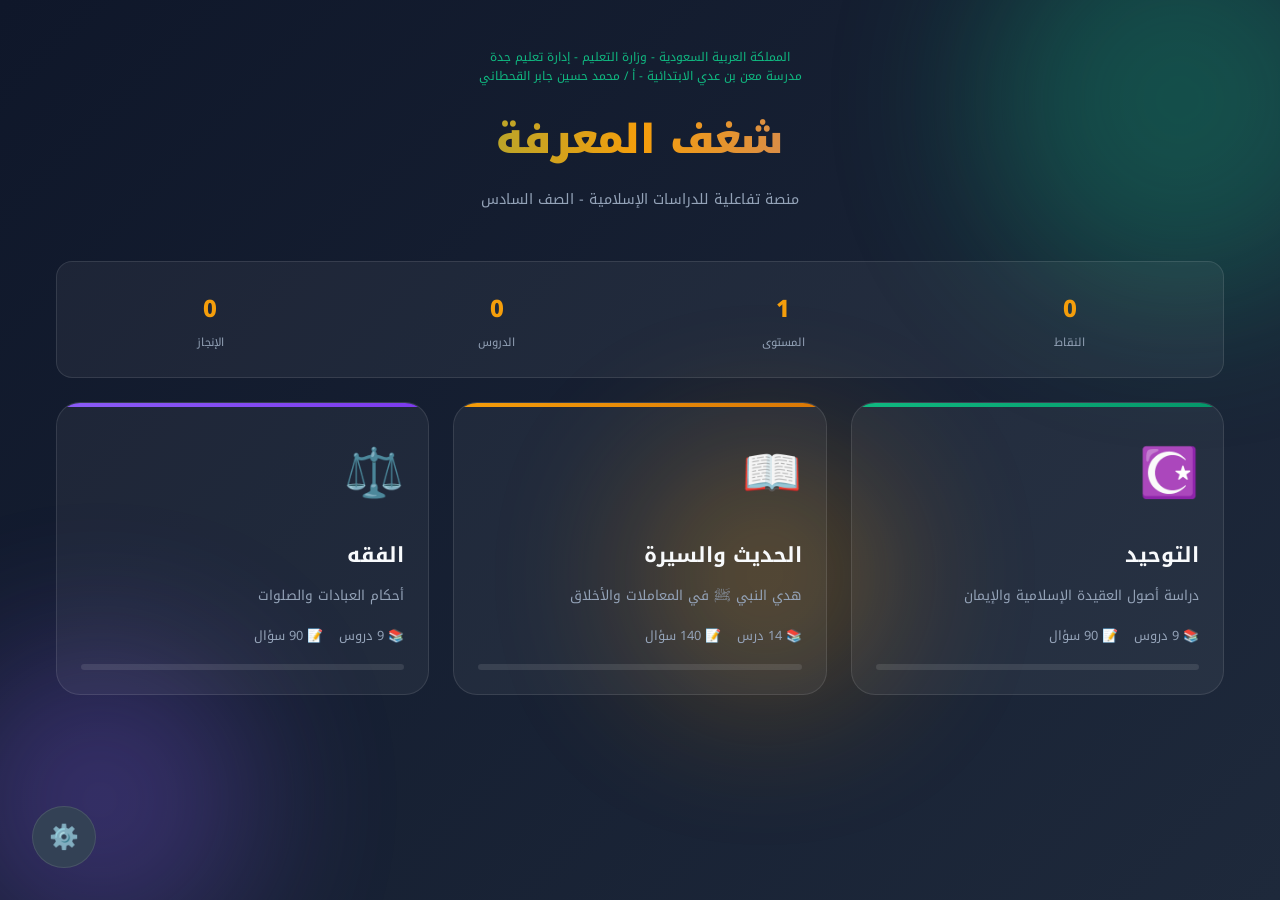
==== index.html @ a4fbbd24 "Add files via upload" ====
<!DOCTYPE html>
<html lang="ar" dir="rtl">
<head>
    <meta charset="UTF-8">
    <meta name="viewport" content="width=device-width, initial-scale=1.0">
    <title>شغف المعرفة - منصة الدراسات الإسلامية</title>
    <link href="https://fonts.googleapis.com/css2?family=Noto+Kufi+Arabic:wght@400;500;600;700;800;900&display=swap" rel="stylesheet">
    <style>
        * { margin: 0; padding: 0; box-sizing: border-box; }
        
        :root {
            --bg-primary: #0f172a;
            --bg-secondary: #1e293b;
            --bg-card: #334155;
            --text-primary: #f8fafc;
            --text-secondary: #94a3b8;
            --emerald: #10b981;
            --emerald-dark: #059669;
            --amber: #f59e0b;
            --amber-dark: #d97706;
            --purple: #8b5cf6;
            --purple-dark: #7c3aed;
            --red: #ef4444;
            --border: rgba(255,255,255,0.1);
        }
        
        body {
            font-family: 'Noto Kufi Arabic', sans-serif;
            background: linear-gradient(135deg, var(--bg-primary) 0%, var(--bg-secondary) 100%);
            color: var(--text-primary);
            min-height: 100vh;
            overflow-x: hidden;
        }
        
        /* Animated Background */
        .bg-orbs {
            position: fixed;
            top: 0;
            left: 0;
            width: 100%;
            height: 100%;
            pointer-events: none;
            z-index: 0;
            overflow: hidden;
        }
        
        .orb {
            position: absolute;
            border-radius: 50%;
            filter: blur(80px);
            opacity: 0.3;
            animation: float 20s infinite ease-in-out;
        }
        
        .orb-1 { width: 400px; height: 400px; background: var(--emerald); top: -100px; right: -100px; }
        .orb-2 { width: 300px; height: 300px; background: var(--purple); bottom: -50px; left: -50px; animation-delay: -5s; }
        .orb-3 { width: 250px; height: 250px; background: var(--amber); top: 50%; left: 50%; animation-delay: -10s; }
        
        @keyframes float {
            0%, 100% { transform: translate(0, 0) scale(1); }
            25% { transform: translate(50px, -50px) scale(1.1); }
            50% { transform: translate(-30px, 30px) scale(0.9); }
            75% { transform: translate(-50px, -30px) scale(1.05); }
        }
        
        /* Container */
        .container {
            position: relative;
            z-index: 1;
            max-width: 1200px;
            margin: 0 auto;
            padding: 1rem;
        }
        
        /* Header */
        header {
            text-align: center;
            padding: 2rem 1rem;
            margin-bottom: 1rem;
        }
        
        .ministry-text {
            font-size: 0.75rem;
            color: var(--emerald);
            margin-bottom: 1rem;
            line-height: 1.6;
        }
        
        .logo {
            font-size: 2.5rem;
            font-weight: 900;
            background: linear-gradient(90deg, var(--emerald), var(--amber), var(--purple));
            -webkit-background-clip: text;
            -webkit-text-fill-color: transparent;
            margin-bottom: 0.5rem;
        }
        
        .tagline {
            color: var(--text-secondary);
            font-size: 0.9rem;
        }
        
        /* Stats Bar */
        .stats-bar {
            display: grid;
            grid-template-columns: repeat(4, 1fr);
            gap: 0.75rem;
            margin-bottom: 1.5rem;
            padding: 1rem;
            background: rgba(255,255,255,0.05);
            border-radius: 1rem;
            border: 1px solid var(--border);
        }
        
        .stat-item {
            text-align: center;
            padding: 0.5rem;
        }
        
        .stat-value {
            font-size: 1.5rem;
            font-weight: 800;
            color: var(--amber);
        }
        
        .stat-label {
            font-size: 0.7rem;
            color: var(--text-secondary);
        }
        
        /* Navigation */
        .nav-btn {
            display: inline-flex;
            align-items: center;
            gap: 0.5rem;
            padding: 0.75rem 1.5rem;
            background: rgba(255,255,255,0.1);
            border: 1px solid var(--border);
            border-radius: 0.75rem;
            color: var(--text-primary);
            cursor: pointer;
            font-family: inherit;
            font-size: 0.9rem;
            transition: all 0.3s;
            margin-bottom: 1rem;
        }
        
        .nav-btn:hover {
            background: rgba(255,255,255,0.15);
            transform: translateX(5px);
        }
        
        /* Subject Cards */
        .subjects-grid {
            display: grid;
            grid-template-columns: repeat(auto-fit, minmax(280px, 1fr));
            gap: 1.5rem;
            margin-bottom: 2rem;
        }
        
        .subject-card {
            background: rgba(255,255,255,0.05);
            border: 1px solid var(--border);
            border-radius: 1.5rem;
            padding: 1.5rem;
            cursor: pointer;
            transition: all 0.3s;
            position: relative;
            overflow: hidden;
        }
        
        .subject-card::before {
            content: '';
            position: absolute;
            top: 0;
            left: 0;
            right: 0;
            height: 4px;
        }
        
        .subject-card.tawheed::before { background: linear-gradient(90deg, var(--emerald), var(--emerald-dark)); }
        .subject-card.hadith::before { background: linear-gradient(90deg, var(--amber), var(--amber-dark)); }
        .subject-card.fiqh::before { background: linear-gradient(90deg, var(--purple), var(--purple-dark)); }
        
        .subject-card:hover {
            transform: translateY(-5px);
            border-color: rgba(255,255,255,0.2);
            box-shadow: 0 20px 40px rgba(0,0,0,0.3);
        }
        
        .subject-icon {
            font-size: 3rem;
            margin-bottom: 1rem;
        }
        
        .subject-title {
            font-size: 1.3rem;
            font-weight: 700;
            margin-bottom: 0.5rem;
        }
        
        .subject-desc {
            font-size: 0.85rem;
            color: var(--text-secondary);
            margin-bottom: 1rem;
        }
        
        .subject-meta {
            display: flex;
            gap: 1rem;
            font-size: 0.8rem;
            color: var(--text-secondary);
        }
        
        .progress-bar {
            height: 6px;
            background: rgba(255,255,255,0.1);
            border-radius: 3px;
            margin-top: 1rem;
            overflow: hidden;
        }
        
        .progress-fill {
            height: 100%;
            border-radius: 3px;
            transition: width 0.5s ease;
        }
        
        .subject-card.tawheed .progress-fill { background: linear-gradient(90deg, var(--emerald), var(--emerald-dark)); }
        .subject-card.hadith .progress-fill { background: linear-gradient(90deg, var(--amber), var(--amber-dark)); }
        .subject-card.fiqh .progress-fill { background: linear-gradient(90deg, var(--purple), var(--purple-dark)); }
        
        /* Lessons List */
        .lessons-container {
            display: none;
        }
        
        .lessons-container.active {
            display: block;
        }
        
        .section-title {
            font-size: 1.5rem;
            font-weight: 700;
            margin-bottom: 1.5rem;
            display: flex;
            align-items: center;
            gap: 0.75rem;
        }
        
        .lessons-list {
            display: flex;
            flex-direction: column;
            gap: 0.75rem;
        }
        
        .lesson-item {
            display: flex;
            align-items: center;
            gap: 1rem;
            padding: 1rem 1.5rem;
            background: rgba(255,255,255,0.05);
            border: 1px solid var(--border);
            border-radius: 1rem;
            cursor: pointer;
            transition: all 0.3s;
        }
        
        .lesson-item:hover:not(.locked) {
            background: rgba(255,255,255,0.1);
            transform: translateX(-5px);
        }
        
        .lesson-item.locked {
            opacity: 0.5;
            cursor: not-allowed;
        }
        
        .lesson-item.completed {
            border-color: var(--emerald);
        }
        
        .lesson-number {
            width: 40px;
            height: 40px;
            display: flex;
            align-items: center;
            justify-content: center;
            border-radius: 50%;
            font-weight: 700;
            font-size: 1rem;
        }
        
        .tawheed-theme .lesson-number { background: linear-gradient(135deg, var(--emerald), var(--emerald-dark)); }
        .hadith-theme .lesson-number { background: linear-gradient(135deg, var(--amber), var(--amber-dark)); }
        .fiqh-theme .lesson-number { background: linear-gradient(135deg, var(--purple), var(--purple-dark)); }
        
        .lesson-info {
            flex: 1;
        }
        
        .lesson-title {
            font-weight: 600;
            margin-bottom: 0.25rem;
        }
        
        .lesson-status {
            font-size: 0.8rem;
            color: var(--text-secondary);
        }
        
        .lesson-badge {
            font-size: 1.25rem;
        }
        
        /* Lesson Content */
        .lesson-container {
            display: none;
        }
        
        .lesson-container.active {
            display: block;
        }
        
        .tabs {
            display: flex;
            gap: 0.5rem;
            margin-bottom: 1.5rem;
            flex-wrap: wrap;
        }
        
        .tab-btn {
            padding: 0.75rem 1.5rem;
            background: rgba(255,255,255,0.05);
            border: 1px solid var(--border);
            border-radius: 0.75rem;
            color: var(--text-secondary);
            cursor: pointer;
            font-family: inherit;
            font-size: 0.9rem;
            transition: all 0.3s;
        }
        
        .tab-btn.active {
            background: var(--emerald);
            border-color: var(--emerald);
            color: white;
        }
        
        .tab-btn:hover:not(.active) {
            background: rgba(255,255,255,0.1);
        }
        
        .tab-content {
            display: none;
            background: rgba(255,255,255,0.05);
            border: 1px solid var(--border);
            border-radius: 1.5rem;
            padding: 2rem;
        }
        
        .tab-content.active {
            display: block;
        }
        
        .content-section {
            margin-bottom: 1.5rem;
        }
        
        .content-section h3 {
            color: var(--emerald);
            margin-bottom: 0.75rem;
            font-size: 1.1rem;
        }
        
        .content-section p, .content-section li {
            color: var(--text-secondary);
            line-height: 1.8;
        }
        
        .content-section ul, .content-section ol {
            margin: 0.5rem 1.5rem;
        }
        
        /* Quiz */
        .quiz-container {
            text-align: center;
        }
        
        .quiz-progress {
            margin-bottom: 1.5rem;
        }
        
        .quiz-progress-text {
            margin-bottom: 0.5rem;
            color: var(--text-secondary);
        }
        
        .question-card {
            background: rgba(255,255,255,0.05);
            border: 1px solid var(--border);
            border-radius: 1rem;
            padding: 1.5rem;
            margin-bottom: 1.5rem;
            text-align: right;
        }
        
        .question-text {
            font-size: 1.1rem;
            font-weight: 600;
            margin-bottom: 1.5rem;
        }
        
        .options-list {
            display: flex;
            flex-direction: column;
            gap: 0.75rem;
        }
        
        .option-btn {
            padding: 1rem 1.5rem;
            background: rgba(255,255,255,0.05);
            border: 2px solid var(--border);
            border-radius: 0.75rem;
            color: var(--text-primary);
            cursor: pointer;
            font-family: inherit;
            font-size: 1rem;
            text-align: right;
            transition: all 0.3s;
        }
        
        .option-btn:hover:not(:disabled) {
            background: rgba(255,255,255,0.1);
            border-color: var(--emerald);
        }
        
        .option-btn.selected {
            border-color: var(--amber);
            background: rgba(245, 158, 11, 0.2);
        }
        
        .option-btn.correct {
            border-color: var(--emerald);
            background: rgba(16, 185, 129, 0.2);
        }
        
        .option-btn.wrong {
            border-color: var(--red);
            background: rgba(239, 68, 68, 0.2);
        }
        
        .feedback-message {
            padding: 1rem;
            border-radius: 0.75rem;
            margin-top: 1rem;
            font-weight: 600;
            animation: fadeIn 0.3s ease;
        }
        
        .feedback-message.correct {
            background: rgba(16, 185, 129, 0.2);
            border: 1px solid var(--emerald);
            color: var(--emerald);
        }
        
        .feedback-message.wrong {
            background: rgba(239, 68, 68, 0.2);
            border: 1px solid var(--red);
            color: var(--red);
        }
        
        @keyframes fadeIn {
            from { opacity: 0; transform: translateY(-10px); }
            to { opacity: 1; transform: translateY(0); }
        }
        
        /* Games */
        .games-grid {
            display: grid;
            grid-template-columns: repeat(auto-fit, minmax(250px, 1fr));
            gap: 1rem;
        }
        
        .game-card {
            background: rgba(255,255,255,0.05);
            border: 1px solid var(--border);
            border-radius: 1rem;
            padding: 1.5rem;
            text-align: center;
            cursor: pointer;
            transition: all 0.3s;
        }
        
        .game-card:hover {
            transform: translateY(-5px);
            border-color: var(--purple);
        }
        
        .game-icon {
            font-size: 3rem;
            margin-bottom: 1rem;
        }
        
        .game-title {
            font-weight: 600;
            margin-bottom: 0.5rem;
        }
        
        .game-desc {
            font-size: 0.85rem;
            color: var(--text-secondary);
        }
        
        /* Matching Game */
        .matching-game {
            display: none;
        }
        
        .matching-game.active {
            display: block;
        }
        
        .matching-columns {
            display: grid;
            grid-template-columns: 1fr 1fr;
            gap: 2rem;
            margin: 1.5rem 0;
        }
        
        .matching-column h4 {
            text-align: center;
            margin-bottom: 1rem;
            color: var(--amber);
        }
        
        .matching-item {
            padding: 1rem;
            background: rgba(255,255,255,0.05);
            border: 2px solid var(--border);
            border-radius: 0.75rem;
            margin-bottom: 0.75rem;
            cursor: pointer;
            transition: all 0.3s;
            text-align: center;
        }
        
        .matching-item:hover:not(.matched) {
            border-color: var(--amber);
        }
        
        .matching-item.selected {
            border-color: var(--amber);
            background: rgba(245, 158, 11, 0.2);
        }
        
        .matching-item.matched {
            border-color: var(--emerald);
            background: rgba(16, 185, 129, 0.2);
            cursor: default;
        }
        
        .matching-item.wrong {
            border-color: var(--red);
            background: rgba(239, 68, 68, 0.2);
            animation: shake 0.5s ease;
        }
        
        @keyframes shake {
            0%, 100% { transform: translateX(0); }
            25% { transform: translateX(-10px); }
            75% { transform: translateX(10px); }
        }
        
        .game-score {
            text-align: center;
            font-size: 1.2rem;
            margin-top: 1rem;
        }
        
        /* Results */
        .results-container {
            text-align: center;
            padding: 2rem;
        }
        
        .results-score {
            font-size: 4rem;
            font-weight: 900;
            background: linear-gradient(90deg, var(--emerald), var(--amber));
            -webkit-background-clip: text;
            -webkit-text-fill-color: transparent;
            margin-bottom: 1rem;
        }
        
        .results-message {
            font-size: 1.5rem;
            margin-bottom: 1.5rem;
        }
        
        .results-details {
            display: flex;
            justify-content: center;
            gap: 2rem;
            margin-bottom: 2rem;
            flex-wrap: wrap;
        }
        
        .results-stat {
            text-align: center;
        }
        
        .results-stat-value {
            font-size: 2rem;
            font-weight: 700;
        }
        
        .results-stat-label {
            font-size: 0.85rem;
            color: var(--text-secondary);
        }
        
        /* Buttons */
        .btn {
            padding: 1rem 2rem;
            border: none;
            border-radius: 0.75rem;
            font-family: inherit;
            font-size: 1rem;
            font-weight: 600;
            cursor: pointer;
            transition: all 0.3s;
        }
        
        .btn-primary {
            background: linear-gradient(90deg, var(--emerald), var(--emerald-dark));
            color: white;
        }
        
        .btn-primary:hover {
            transform: translateY(-2px);
            box-shadow: 0 10px 20px rgba(16, 185, 129, 0.3);
        }
        
        .btn-secondary {
            background: rgba(255,255,255,0.1);
            color: var(--text-primary);
            border: 1px solid var(--border);
        }
        
        .btn-secondary:hover {
            background: rgba(255,255,255,0.15);
        }
        
        /* Teacher Dashboard */
        .teacher-btn {
            position: fixed;
            bottom: 2rem;
            left: 2rem;
            padding: 1rem;
            background: var(--bg-card);
            border: 1px solid var(--border);
            border-radius: 50%;
            color: var(--text-primary);
            cursor: pointer;
            font-size: 1.5rem;
            z-index: 100;
            transition: all 0.3s;
        }
        
        .teacher-btn:hover {
            background: var(--purple);
            transform: scale(1.1);
        }
        
        .dashboard-container {
            display: none;
        }
        
        .dashboard-container.active {
            display: block;
        }
        
        .dashboard-grid {
            display: grid;
            grid-template-columns: repeat(auto-fit, minmax(200px, 1fr));
            gap: 1rem;
            margin-bottom: 2rem;
        }
        
        .dashboard-card {
            background: rgba(255,255,255,0.05);
            border: 1px solid var(--border);
            border-radius: 1rem;
            padding: 1.5rem;
            text-align: center;
        }
        
        .dashboard-card-value {
            font-size: 2.5rem;
            font-weight: 800;
            margin-bottom: 0.5rem;
        }
        
        .dashboard-card-value.emerald { color: var(--emerald); }
        .dashboard-card-value.amber { color: var(--amber); }
        .dashboard-card-value.purple { color: var(--purple); }
        
        .dashboard-card-label {
            color: var(--text-secondary);
            font-size: 0.9rem;
        }
        
        .students-table {
            width: 100%;
            background: rgba(255,255,255,0.05);
            border: 1px solid var(--border);
            border-radius: 1rem;
            overflow: hidden;
        }
        
        .students-table th,
        .students-table td {
            padding: 1rem;
            text-align: right;
            border-bottom: 1px solid var(--border);
        }
        
        .students-table th {
            background: rgba(255,255,255,0.05);
            color: var(--emerald);
            font-weight: 600;
        }
        
        .students-table tr:last-child td {
            border-bottom: none;
        }
        
        /* Confetti */
        .confetti {
            position: fixed;
            top: 0;
            left: 0;
            width: 100%;
            height: 100%;
            pointer-events: none;
            z-index: 1000;
            display: none;
        }
        
        .confetti.active {
            display: block;
        }
        
        .confetti-piece {
            position: absolute;
            width: 10px;
            height: 10px;
            animation: confetti-fall 3s ease-out forwards;
        }
        
        @keyframes confetti-fall {
            0% { transform: translateY(-100px) rotate(0deg); opacity: 1; }
            100% { transform: translateY(100vh) rotate(720deg); opacity: 0; }
        }
        
        /* Responsive */
        @media (max-width: 768px) {
            .logo { font-size: 2rem; }
            .stats-bar { grid-template-columns: repeat(2, 1fr); }
            .matching-columns { grid-template-columns: 1fr; }
            .teacher-btn { bottom: 1rem; left: 1rem; }
        }
        
        /* Scrollbar */
        ::-webkit-scrollbar { width: 8px; }
        ::-webkit-scrollbar-track { background: var(--bg-primary); }
        ::-webkit-scrollbar-thumb { background: var(--bg-card); border-radius: 4px; }
        ::-webkit-scrollbar-thumb:hover { background: var(--text-secondary); }
    </style>
</head>
<body>
    <!-- Background Orbs -->
    <div class="bg-orbs">
        <div class="orb orb-1"></div>
        <div class="orb orb-2"></div>
        <div class="orb orb-3"></div>
    </div>
    
    <!-- Confetti Container -->
    <div class="confetti" id="confetti"></div>
    
    <!-- Teacher Dashboard Button -->
    <button class="teacher-btn" onclick="showDashboard()" title="لوحة تحكم المعلم">⚙️</button>
    
    <div class="container">
        <!-- Header -->
        <header>
            <div class="ministry-text">
                المملكة العربية السعودية - وزارة التعليم - إدارة تعليم جدة<br>
                مدرسة معن بن عدي الابتدائية - أ / محمد حسين جابر القحطاني
            </div>
            <div class="logo">شغف المعرفة</div>
            <div class="tagline">منصة تفاعلية للدراسات الإسلامية - الصف السادس</div>
        </header>
        
        <!-- Stats Bar -->
        <div class="stats-bar" id="statsBar">
            <div class="stat-item">
                <div class="stat-value" id="totalPoints">0</div>
                <div class="stat-label">النقاط</div>
            </div>
            <div class="stat-item">
                <div class="stat-value" id="currentLevel">1</div>
                <div class="stat-label">المستوى</div>
            </div>
            <div class="stat-item">
                <div class="stat-value" id="completedLessons">0</div>
                <div class="stat-label">الدروس</div>
            </div>
            <div class="stat-item">
                <div class="stat-value" id="currentStreak">0</div>
                <div class="stat-label">الإنجاز</div>
            </div>
        </div>
        
        <!-- Home Screen - Subjects -->
        <div id="homeScreen">
            <div class="subjects-grid">
                <!-- Tawheed -->
                <div class="subject-card tawheed" onclick="showSubject('tawheed')">
                    <div class="subject-icon">☪️</div>
                    <div class="subject-title">التوحيد</div>
                    <div class="subject-desc">دراسة أصول العقيدة الإسلامية والإيمان</div>
                    <div class="subject-meta">
                        <span>📚 9 دروس</span>
                        <span>📝 90 سؤال</span>
                    </div>
                    <div class="progress-bar">
                        <div class="progress-fill" id="tawheedProgress" style="width: 0%"></div>
                    </div>
                </div>
                
                <!-- Hadith -->
                <div class="subject-card hadith" onclick="showSubject('hadith')">
                    <div class="subject-icon">📖</div>
                    <div class="subject-title">الحديث والسيرة</div>
                    <div class="subject-desc">هدي النبي ﷺ في المعاملات والأخلاق</div>
                    <div class="subject-meta">
                        <span>📚 14 درس</span>
                        <span>📝 140 سؤال</span>
                    </div>
                    <div class="progress-bar">
                        <div class="progress-fill" id="hadithProgress" style="width: 0%"></div>
                    </div>
                </div>
                
                <!-- Fiqh -->
                <div class="subject-card fiqh" onclick="showSubject('fiqh')">
                    <div class="subject-icon">⚖️</div>
                    <div class="subject-title">الفقه</div>
                    <div class="subject-desc">أحكام العبادات والصلوات</div>
                    <div class="subject-meta">
                        <span>📚 9 دروس</span>
                        <span>📝 90 سؤال</span>
                    </div>
                    <div class="progress-bar">
                        <div class="progress-fill" id="fiqhProgress" style="width: 0%"></div>
                    </div>
                </div>
            </div>
        </div>
        
        <!-- Lessons Screen -->
        <div id="lessonsScreen" class="lessons-container">
            <button class="nav-btn" onclick="goHome()">→ العودة للرئيسية</button>
            <div class="section-title" id="subjectTitle"></div>
            <div class="lessons-list" id="lessonsList"></div>
        </div>
        
        <!-- Lesson Content Screen -->
        <div id="lessonScreen" class="lesson-container">
            <button class="nav-btn" onclick="goToLessons()">→ العودة للدروس</button>
            <div class="section-title" id="lessonTitle"></div>
            
            <div class="tabs">
                <button class="tab-btn active" onclick="showTab('content')">📖 المحتوى</button>
                <button class="tab-btn" onclick="showTab('quiz')">📝 الاختبار</button>
                <button class="tab-btn" onclick="showTab('games')">🎮 الألعاب</button>
            </div>
            
            <div class="tab-content active" id="contentTab">
                <div id="lessonContent"></div>
            </div>
            
            <div class="tab-content" id="quizTab">
                <div id="quizContent"></div>
            </div>
            
            <div class="tab-content" id="gamesTab">
                <div class="games-grid" id="gamesGrid">
                    <div class="game-card" onclick="startGame('matching')">
                        <div class="game-icon">🧩</div>
                        <div class="game-title">لعبة المطابقة</div>
                        <div class="game-desc">طابق المصطلحات بتعريفاتها</div>
                    </div>
                    <div class="game-card" onclick="startGame('sorting')">
                        <div class="game-icon">📊</div>
                        <div class="game-title">لعبة الترتيب</div>
                        <div class="game-desc">رتب العناصر بالتسلسل الصحيح</div>
                    </div>
                </div>
                
                <div class="matching-game" id="matchingGame">
                    <button class="nav-btn" onclick="closeGame()">→ العودة للألعاب</button>
                    <h3 style="text-align: center; margin-bottom: 1rem;">🧩 لعبة المطابقة</h3>
                    <p style="text-align: center; color: var(--text-secondary); margin-bottom: 1rem;">اختر مصطلحاً ثم اختر تعريفه المناسب</p>
                    <div class="matching-columns">
                        <div class="matching-column">
                            <h4>المصطلحات</h4>
                            <div id="termsColumn"></div>
                        </div>
                        <div class="matching-column">
                            <h4>التعريفات</h4>
                            <div id="definitionsColumn"></div>
                        </div>
                    </div>
                    <div class="game-score">المطابقات: <span id="matchCount">0</span> / <span id="totalMatches">0</span></div>
                </div>
            </div>
        </div>
        
        <!-- Teacher Dashboard -->
        <div id="dashboardScreen" class="dashboard-container">
            <button class="nav-btn" onclick="goHome()">→ العودة للرئيسية</button>
            <div class="section-title">⚙️ لوحة تحكم المعلم</div>
            
            <div class="dashboard-grid">
                <div class="dashboard-card">
                    <div class="dashboard-card-value emerald" id="dashTotalStudents">32</div>
                    <div class="dashboard-card-label">عدد الطلاب</div>
                </div>
                <div class="dashboard-card">
                    <div class="dashboard-card-value amber" id="dashAvgScore">78%</div>
                    <div class="dashboard-card-label">متوسط الدرجات</div>
                </div>
                <div class="dashboard-card">
                    <div class="dashboard-card-value purple" id="dashCompleted">156</div>
                    <div class="dashboard-card-label">دروس مكتملة</div>
                </div>
                <div class="dashboard-card">
                    <div class="dashboard-card-value emerald" id="dashActive">28</div>
                    <div class="dashboard-card-label">نشط اليوم</div>
                </div>
            </div>
            
            <h3 style="margin: 2rem 0 1rem;">📊 أداء الطلاب</h3>
            <table class="students-table">
                <thead>
                    <tr>
                        <th>الطالب</th>
                        <th>المستوى</th>
                        <th>النقاط</th>
                        <th>الإكمال</th>
                        <th>آخر نشاط</th>
                    </tr>
                </thead>
                <tbody>
                    <tr>
                        <td>أحمد محمد العلي</td>
                        <td>7</td>
                        <td>2,450</td>
                        <td>78%</td>
                        <td>اليوم</td>
                    </tr>
                    <tr>
                        <td>نورة خالد السعيد</td>
                        <td>8</td>
                        <td>2,890</td>
                        <td>92%</td>
                        <td>اليوم</td>
                    </tr>
                    <tr>
                        <td>فهد عبدالله الحربي</td>
                        <td>5</td>
                        <td>1,650</td>
                        <td>54%</td>
                        <td>أمس</td>
                    </tr>
                    <tr>
                        <td>سارة علي الغامدي</td>
                        <td>6</td>
                        <td>2,100</td>
                        <td>68%</td>
                        <td>اليوم</td>
                    </tr>
                    <tr>
                        <td>محمد سعد القحطاني</td>
                        <td>4</td>
                        <td>1,280</td>
                        <td>41%</td>
                        <td>منذ 3 أيام</td>
                    </tr>
                </tbody>
            </table>
        </div>
    </div>

    <script>
        // ============================================
        // DATA - Curriculum Structure
        // ============================================
        const curriculumData = {
            tawheed: {
                name: 'التوحيد',
                icon: '☪️',
                color: 'emerald',
                lessons: [
                    {
                        id: 't1',
                        title: 'الإيمان',
                        content: `
                            <div class="content-section">
                                <h3>تعريف الإيمان</h3>
                                <p>الإيمان هو: <strong>اعتقاد بالقلب، وقول باللسان، وعمل بالجوارح</strong>، يزيد بالطاعة وينقص بالمعصية.</p>
                            </div>
                            <div class="content-section">
                                <h3>أركان الإيمان الستة</h3>
                                <ol>
                                    <li>الإيمان بالله</li>
                                    <li>الإيمان بالملائكة</li>
                                    <li>الإيمان بالكتب</li>
                                    <li>الإيمان بالرسل</li>
                                    <li>الإيمان باليوم الآخر</li>
                                    <li>الإيمان بالقدر خيره وشره</li>
                                </ol>
                            </div>
                            <div class="content-section">
                                <h3>ثمرات الإيمان</h3>
                                <ul>
                                    <li>ولاية الله للمؤمنين</li>
                                    <li>الطمأنينة والسكينة</li>
                                    <li>النصر والتمكين</li>
                                    <li>الفوز بالجنة</li>
                                </ul>
                            </div>
                        `,
                        quiz: [
                            { q: 'ما تعريف الإيمان الصحيح؟', options: ['قول باللسان فقط', 'اعتقاد بالقلب فقط', 'اعتقاد بالقلب وقول باللسان وعمل بالجوارح', 'عمل بالجوارح فقط'], correct: 2 },
                            { q: 'كم عدد أركان الإيمان؟', options: ['خمسة', 'ستة', 'سبعة', 'أربعة'], correct: 1 },
                            { q: 'الإيمان يزيد بـ...', options: ['المعصية', 'الطاعة', 'النوم', 'الأكل'], correct: 1 },
                            { q: 'ما أول ركن من أركان الإيمان؟', options: ['الإيمان بالملائكة', 'الإيمان بالله', 'الإيمان بالرسل', 'الإيمان بالكتب'], correct: 1 },
                            { q: 'من ثمرات الإيمان:', options: ['الخوف والقلق', 'الطمأنينة والسكينة', 'الحزن الدائم', 'الغضب'], correct: 1 },
                            { q: 'الإيمان بالقدر يعني:', options: ['الإيمان بالملائكة', 'الإيمان بما قدره الله خيره وشره', 'الإيمان بالكتب', 'الإيمان بالرسل'], correct: 1 },
                            { q: 'الإيمان ينقص بـ...', options: ['الطاعة', 'المعصية', 'الصلاة', 'الصيام'], correct: 1 },
                            { q: 'الركن الثاني من أركان الإيمان:', options: ['الإيمان بالله', 'الإيمان بالملائكة', 'الإيمان بالكتب', 'الإيمان بالرسل'], correct: 1 },
                            { q: 'الإيمان باليوم الآخر هو الركن:', options: ['الثالث', 'الرابع', 'الخامس', 'السادس'], correct: 2 },
                            { q: 'من ثمرات الإيمان الفوز بـ:', options: ['النار', 'الجنة', 'الدنيا فقط', 'المال'], correct: 1 }
                        ],
                        matchingPairs: [
                            { term: 'الإيمان بالله', definition: 'الركن الأول' },
                            { term: 'الإيمان بالملائكة', definition: 'الركن الثاني' },
                            { term: 'الإيمان بالكتب', definition: 'الركن الثالث' },
                            { term: 'الإيمان بالرسل', definition: 'الركن الرابع' },
                            { term: 'الإيمان باليوم الآخر', definition: 'الركن الخامس' },
                            { term: 'الإيمان بالقدر', definition: 'الركن السادس' }
                        ]
                    },
                    { id: 't2', title: 'شُعَب الإيمان', content: '<div class="content-section"><h3>شعب الإيمان</h3><p>شعب الإيمان هي أعمال وأقوال واعتقادات تزيد الإيمان.</p><h3>أنواع شعب الإيمان</h3><ol><li>شعب قلبية: كالحب والخوف والرجاء</li><li>شعب قولية: كالذكر والدعاء</li><li>شعب عملية: كالصلاة والصيام</li></ol></div>', quiz: [{ q: 'ما هي شعب الإيمان؟', options: ['أعمال تنقص الإيمان', 'أعمال تزيد الإيمان', 'أركان الإيمان', 'نواقض الإيمان'], correct: 1 }], matchingPairs: [{ term: 'شعب قلبية', definition: 'الحب والخوف' }, { term: 'شعب قولية', definition: 'الذكر والدعاء' }, { term: 'شعب عملية', definition: 'الصلاة والصيام' }] },
                    { id: 't3', title: 'نواقض الإيمان ومنقصاته', content: '<div class="content-section"><h3>نواقض الإيمان</h3><p>هي الأمور التي تُبطل الإيمان كالشرك بالله.</p></div>', quiz: [{ q: 'ما هي نواقض الإيمان؟', options: ['ما يزيد الإيمان', 'ما يُبطل الإيمان', 'ما يقوي الإيمان', 'أركان الإيمان'], correct: 1 }], matchingPairs: [] },
                    { id: 't4', title: 'معنى الشرك', content: '<div class="content-section"><h3>تعريف الشرك</h3><p>الشرك هو: صرف شيء من العبادة لغير الله تعالى.</p></div>', quiz: [{ q: 'ما معنى الشرك؟', options: ['عبادة الله وحده', 'صرف العبادة لغير الله', 'الإيمان بالله', 'الصلاة'], correct: 1 }], matchingPairs: [] },
                    { id: 't5', title: 'أنواع الشرك', content: '<div class="content-section"><h3>أنواع الشرك</h3><ol><li>الشرك الأكبر: يُخرج من الملة</li><li>الشرك الأصغر: لا يُخرج من الملة لكنه خطير</li></ol></div>', quiz: [{ q: 'الشرك الأكبر:', options: ['لا يُخرج من الملة', 'يُخرج من الملة', 'صغيرة', 'مباح'], correct: 1 }], matchingPairs: [{ term: 'الشرك الأكبر', definition: 'يُخرج من الملة' }, { term: 'الشرك الأصغر', definition: 'لا يُخرج من الملة' }] },
                    { id: 't6', title: 'مظاهر الشرك', content: '<div class="content-section"><h3>مظاهر الشرك</h3><p>من مظاهر الشرك: دعاء غير الله، والذبح لغير الله.</p></div>', quiz: [{ q: 'من مظاهر الشرك:', options: ['الصلاة لله', 'دعاء غير الله', 'قراءة القرآن', 'الصيام'], correct: 1 }], matchingPairs: [] },
                    { id: 't7', title: 'البِدَع', content: '<div class="content-section"><h3>تعريف البدعة</h3><p>البدعة: إحداث أمر في الدين لم يأذن به الله ولا رسوله ﷺ.</p></div>', quiz: [{ q: 'ما تعريف البدعة؟', options: ['اتباع السنة', 'إحداث أمر في الدين لم يأذن به الله', 'قراءة القرآن', 'الصلاة'], correct: 1 }], matchingPairs: [] },
                    { id: 't8', title: 'الذنوب والمعاصي', content: '<div class="content-section"><h3>أنواع الذنوب</h3><ol><li>الكبائر: كالشرك والقتل</li><li>الصغائر: ما دون ذلك</li></ol></div>', quiz: [{ q: 'الكبائر مثل:', options: ['الصلاة', 'الشرك', 'الصيام', 'الزكاة'], correct: 1 }], matchingPairs: [{ term: 'الكبائر', definition: 'الشرك والقتل' }, { term: 'الصغائر', definition: 'ما دون الكبائر' }] },
                    { id: 't9', title: 'منهج أهل السنة والجماعة', content: '<div class="content-section"><h3>منهج أهل السنة</h3><p>اتباع الكتاب والسنة وما كان عليه الصحابة رضي الله عنهم.</p></div>', quiz: [{ q: 'منهج أهل السنة:', options: ['اتباع الهوى', 'اتباع الكتاب والسنة', 'البدع', 'الشرك'], correct: 1 }], matchingPairs: [] }
                ]
            },
            hadith: {
                name: 'الحديث والسيرة',
                icon: '📖',
                color: 'amber',
                lessons: [
                    { id: 'h1', title: 'رحمة النبي ﷺ للصغار', content: '<div class="content-section"><h3>رحمة النبي بالأطفال</h3><p>كان النبي ﷺ يرحم الصغار ويلاطفهم ويدعو لهم.</p></div>', quiz: [{ q: 'كان النبي ﷺ مع الصغار:', options: ['قاسياً', 'رحيماً', 'غاضباً', 'مهملاً'], correct: 1 }], matchingPairs: [] },
                    { id: 'h2', title: 'دعاء النبي ﷺ للصغار', content: '<div class="content-section"><h3>دعاء النبي للأطفال</h3><p>كان ﷺ يدعو للصغار بالبركة والخير.</p></div>', quiz: [{ q: 'كان النبي ﷺ يدعو للصغار بـ:', options: ['الشر', 'البركة والخير', 'المرض', 'الفقر'], correct: 1 }], matchingPairs: [] },
                    { id: 'h3', title: 'الرحمة بالصغير وتقدير الكبير', content: '<div class="content-section"><h3>الآداب</h3><p>من هدي النبي ﷺ الرحمة بالصغير واحترام الكبير.</p></div>', quiz: [{ q: 'من هدي النبي ﷺ:', options: ['إهمال الصغير', 'الرحمة بالصغير', 'إهانة الكبير', 'الغضب'], correct: 1 }], matchingPairs: [] },
                    { id: 'h4', title: 'تقبيل الأطفال ورحمتهم', content: '<div class="content-section"><h3>شفقة النبي ﷺ</h3><p>كان ﷺ يُقبّل الأطفال ويُظهر الرحمة لهم.</p></div>', quiz: [{ q: 'كان النبي ﷺ:', options: ['يبتعد عن الأطفال', 'يُقبّل الأطفال', 'يتجاهلهم', 'يغضب منهم'], correct: 1 }], matchingPairs: [] },
                    { id: 'h5', title: 'مسائل صلة الرحم', content: '<div class="content-section"><h3>صلة الرحم</h3><p>صلة الرحم من أعظم الطاعات وقطيعتها من الكبائر.</p></div>', quiz: [{ q: 'صلة الرحم:', options: ['من الكبائر', 'من أعظم الطاعات', 'مكروهة', 'محرمة'], correct: 1 }], matchingPairs: [] },
                    { id: 'h6', title: 'التواصل بالسلام', content: '<div class="content-section"><h3>السلام</h3><p>إفشاء السلام من أسباب دخول الجنة والمحبة بين الناس.</p></div>', quiz: [{ q: 'إفشاء السلام:', options: ['مكروه', 'من أسباب دخول الجنة', 'محرم', 'غير مهم'], correct: 1 }], matchingPairs: [] },
                    { id: 'h7', title: 'آداب المجلس', content: '<div class="content-section"><h3>آداب المجلس</h3><p>من الآداب: عدم التفريق بين اثنين، والجلوس حيث ينتهي المجلس.</p></div>', quiz: [{ q: 'من آداب المجلس:', options: ['التفريق بين اثنين', 'الجلوس حيث ينتهي المجلس', 'رفع الصوت', 'المقاطعة'], correct: 1 }], matchingPairs: [] },
                    { id: 'h8', title: 'هدي النبي ﷺ مع المريض', content: '<div class="content-section"><h3>عيادة المريض</h3><p>كان ﷺ يزور المرضى ويدعو لهم بالشفاء.</p></div>', quiz: [{ q: 'كان النبي ﷺ مع المريض:', options: ['يتجاهله', 'يزوره ويدعو له', 'يبتعد عنه', 'لا يسأل عنه'], correct: 1 }], matchingPairs: [] },
                    { id: 'h9', title: 'معاملة القائمين على الحوائج', content: '<div class="content-section"><h3>شكر المعروف</h3><p>من لم يشكر الناس لم يشكر الله.</p></div>', quiz: [{ q: 'من لم يشكر الناس:', options: ['شكر الله', 'لم يشكر الله', 'أحسن', 'لا شيء'], correct: 1 }], matchingPairs: [] },
                    { id: 'h10', title: 'نهي النبي ﷺ عن الإسراف', content: '<div class="content-section"><h3>الاعتدال</h3><p>نهى النبي ﷺ عن الإسراف في كل شيء.</p></div>', quiz: [{ q: 'الإسراف:', options: ['مطلوب', 'منهي عنه', 'مستحب', 'واجب'], correct: 1 }], matchingPairs: [] },
                    { id: 'h11', title: 'التعامل مع الموجودين بالمجلس', content: '<div class="content-section"><h3>حسن المعاملة</h3><p>يجب إكرام الجالسين واحترامهم.</p></div>', quiz: [{ q: 'التعامل مع الجالسين يجب أن يكون:', options: ['بالإهانة', 'بالإكرام', 'بالتجاهل', 'بالغضب'], correct: 1 }], matchingPairs: [] },
                    { id: 'h12', title: 'التعامل مع غير المسلمين', content: '<div class="content-section"><h3>العدل والإحسان</h3><p>أمر الإسلام بالعدل مع الجميع والإحسان إليهم.</p></div>', quiz: [{ q: 'التعامل مع غير المسلمين:', options: ['بالظلم', 'بالعدل', 'بالإهمال', 'بالكراهية'], correct: 1 }], matchingPairs: [] },
                    { id: 'h13', title: 'صلة الوالدين غير المسلمين', content: '<div class="content-section"><h3>بر الوالدين</h3><p>يجب بر الوالدين حتى لو كانا غير مسلمين.</p></div>', quiz: [{ q: 'بر الوالدين غير المسلمين:', options: ['محرم', 'واجب', 'مكروه', 'غير مهم'], correct: 1 }], matchingPairs: [] },
                    { id: 'h14', title: 'إحسان النبي ﷺ للحيوان', content: '<div class="content-section"><h3>الرفق بالحيوان</h3><p>أمر النبي ﷺ بالرفق بالحيوان وعدم إيذائه. قال ﷺ: "في كل ذات كبد رطبة أجر".</p></div>', quiz: [{ q: 'التعامل مع الحيوان يجب أن يكون:', options: ['بالقسوة', 'بالرفق', 'بالإهمال', 'بالضرب'], correct: 1 }], matchingPairs: [{ term: 'الرفق بالحيوان', definition: 'فيه أجر عظيم' }, { term: 'إيذاء الحيوان', definition: 'منهي عنه' }] }
                ]
            },
            fiqh: {
                name: 'الفقه',
                icon: '⚖️',
                color: 'purple',
                lessons: [
                    { id: 'f1', title: 'صلاة الجمعة', content: '<div class="content-section"><h3>حكم صلاة الجمعة</h3><p>صلاة الجمعة فرض عين على كل مسلم بالغ عاقل ذكر مقيم.</p><h3>شروطها</h3><ul><li>دخول الوقت</li><li>العدد المعتبر</li><li>الاستيطان</li></ul></div>', quiz: [{ q: 'صلاة الجمعة:', options: ['سنة', 'فرض عين', 'مستحبة', 'مكروهة'], correct: 1 }, { q: 'عدد ركعات صلاة الجمعة:', options: ['أربع', 'ثلاث', 'ركعتان', 'واحدة'], correct: 2 }], matchingPairs: [{ term: 'صلاة الجمعة', definition: 'فرض عين' }, { term: 'عدد الركعات', definition: 'ركعتان' }] },
                    { id: 'f2', title: 'مستحبات الجمعة', content: '<div class="content-section"><h3>سنن يوم الجمعة</h3><ul><li>الغسل</li><li>التطيب</li><li>لبس أحسن الثياب</li><li>التبكير للمسجد</li><li>قراءة سورة الكهف</li></ul></div>', quiz: [{ q: 'من مستحبات الجمعة:', options: ['النوم', 'الغسل والتطيب', 'الأكل الكثير', 'اللعب'], correct: 1 }], matchingPairs: [] },
                    { id: 'f3', title: 'مشروعية العيد', content: '<div class="content-section"><h3>الحكمة من العيدين</h3><p>شرع الله العيدين فرحاً بإتمام العبادة.</p></div>', quiz: [{ q: 'عدد الأعياد في الإسلام:', options: ['واحد', 'اثنان', 'ثلاثة', 'أربعة'], correct: 1 }], matchingPairs: [] },
                    { id: 'f4', title: 'صلاة العيدين', content: '<div class="content-section"><h3>صفة صلاة العيد</h3><p>ركعتان: يُكبّر في الأولى سبعاً وفي الثانية خمساً.</p></div>', quiz: [{ q: 'التكبيرات في الركعة الأولى:', options: ['خمس', 'ست', 'سبع', 'ثمان'], correct: 2 }], matchingPairs: [{ term: 'الركعة الأولى', definition: 'سبع تكبيرات' }, { term: 'الركعة الثانية', definition: 'خمس تكبيرات' }] },
                    { id: 'f5', title: 'سنن العيدين', content: '<div class="content-section"><h3>آداب العيد</h3><ul><li>الغسل</li><li>التجمل</li><li>التهنئة</li><li>مخالفة الطريق</li></ul></div>', quiz: [{ q: 'من سنن العيد:', options: ['الحزن', 'التهنئة', 'البكاء', 'النوم'], correct: 1 }], matchingPairs: [] },
                    { id: 'f6', title: 'الاستسقاء', content: '<div class="content-section"><h3>صلاة الاستسقاء</h3><p>هي صلاة لطلب نزول المطر عند الحاجة.</p></div>', quiz: [{ q: 'صلاة الاستسقاء لـ:', options: ['شكر النعمة', 'طلب المطر', 'العيد', 'الجنازة'], correct: 1 }], matchingPairs: [] },
                    { id: 'f7', title: 'صلاة الكسوف والخسوف', content: '<div class="content-section"><h3>وقتها</h3><p>تُصلى عند كسوف الشمس أو خسوف القمر.</p></div>', quiz: [{ q: 'صلاة الكسوف تكون عند:', options: ['طلوع الشمس', 'كسوف الشمس', 'غروب الشمس', 'منتصف الليل'], correct: 1 }], matchingPairs: [] },
                    { id: 'f8', title: 'صفة صلاة الكسوف', content: '<div class="content-section"><h3>كيفيتها</h3><p>ركعتان في كل ركعة قيامان وركوعان.</p></div>', quiz: [{ q: 'في كل ركعة من صلاة الكسوف:', options: ['ركوع واحد', 'ركوعان', 'ثلاث ركوعات', 'أربع ركوعات'], correct: 1 }], matchingPairs: [] },
                    { id: 'f9', title: 'الصلاة على الميت', content: '<div class="content-section"><h3>صلاة الجنازة</h3><p>فرض كفاية على المسلمين. وهي أربع تكبيرات.</p></div>', quiz: [{ q: 'صلاة الجنازة:', options: ['فرض عين', 'فرض كفاية', 'سنة', 'مكروهة'], correct: 1 }, { q: 'عدد التكبيرات في صلاة الجنازة:', options: ['ثلاث', 'أربع', 'خمس', 'ست'], correct: 1 }], matchingPairs: [{ term: 'صلاة الجنازة', definition: 'فرض كفاية' }, { term: 'عدد التكبيرات', definition: 'أربع تكبيرات' }] }
                ]
            }
        };

        // ============================================
        // STATE
        // ============================================
        let state = {
            currentSubject: null,
            currentLesson: null,
            currentQuestionIndex: 0,
            quizAnswers: [],
            points: 0,
            level: 1,
            completedLessons: [],
            streak: 0,
            matchingSelected: { term: null, definition: null },
            matchedPairs: [],
            gameActive: false
        };

        // Load state from localStorage
        function loadState() {
            const saved = localStorage.getItem('shaghafState');
            if (saved) {
                const parsed = JSON.parse(saved);
                state = { ...state, ...parsed };
                updateStats();
                updateProgress();
            }
        }

        // Save state to localStorage
        function saveState() {
            localStorage.setItem('shaghafState', JSON.stringify({
                points: state.points,
                level: state.level,
                completedLessons: state.completedLessons,
                streak: state.streak
            }));
        }

        // ============================================
        // UI UPDATES
        // ============================================
        function updateStats() {
            document.getElementById('totalPoints').textContent = state.points;
            document.getElementById('currentLevel').textContent = state.level;
            document.getElementById('completedLessons').textContent = state.completedLessons.length;
            document.getElementById('currentStreak').textContent = state.streak;
        }

        function updateProgress() {
            ['tawheed', 'hadith', 'fiqh'].forEach(subject => {
                const lessons = curriculumData[subject].lessons;
                const completed = state.completedLessons.filter(id => id.startsWith(subject[0])).length;
                const percent = (completed / lessons.length) * 100;
                document.getElementById(`${subject}Progress`).style.width = `${percent}%`;
            });
        }

        function addPoints(amount) {
            state.points += amount;
            const newLevel = Math.floor(state.points / 100) + 1;
            if (newLevel > state.level) {
                state.level = newLevel;
                showConfetti();
                showFeedback(`🎉 تهانينا! وصلت للمستوى ${state.level}`, 'correct');
            }
            updateStats();
            saveState();
        }

        // ============================================
        // NAVIGATION
        // ============================================
        function goHome() {
            document.getElementById('homeScreen').style.display = 'block';
            document.getElementById('lessonsScreen').classList.remove('active');
            document.getElementById('lessonScreen').classList.remove('active');
            document.getElementById('dashboardScreen').classList.remove('active');
            updateProgress();
        }

        function showSubject(subjectKey) {
            state.currentSubject = subjectKey;
            const subject = curriculumData[subjectKey];
            
            document.getElementById('homeScreen').style.display = 'none';
            document.getElementById('lessonsScreen').classList.add('active');
            document.getElementById('subjectTitle').innerHTML = `${subject.icon} ${subject.name}`;
            document.getElementById('lessonsScreen').className = `lessons-container active ${subjectKey}-theme`;
            
            const lessonsList = document.getElementById('lessonsList');
            lessonsList.innerHTML = '';
            
            subject.lessons.forEach((lesson, index) => {
                const isCompleted = state.completedLessons.includes(lesson.id);
                const isLocked = index > 0 && !state.completedLessons.includes(subject.lessons[index - 1].id);
                
                const lessonEl = document.createElement('div');
                lessonEl.className = `lesson-item ${isCompleted ? 'completed' : ''} ${isLocked ? 'locked' : ''}`;
                lessonEl.innerHTML = `
                    <div class="lesson-number">${index + 1}</div>
                    <div class="lesson-info">
                        <div class="lesson-title">${lesson.title}</div>
                        <div class="lesson-status">${isCompleted ? '✓ مكتمل' : isLocked ? '🔒 مقفل' : 'ابدأ الدرس'}</div>
                    </div>
                    <div class="lesson-badge">${isCompleted ? '✅' : isLocked ? '🔒' : '➡️'}</div>
                `;
                
                if (!isLocked) {
                    lessonEl.onclick = () => showLesson(lesson.id);
                }
                
                lessonsList.appendChild(lessonEl);
            });
        }

        function goToLessons() {
            document.getElementById('lessonScreen').classList.remove('active');
            document.getElementById('lessonsScreen').classList.add('active');
            state.gameActive = false;
        }

        function showLesson(lessonId) {
            const subject = curriculumData[state.currentSubject];
            const lesson = subject.lessons.find(l => l.id === lessonId);
            state.currentLesson = lesson;
            
            document.getElementById('lessonsScreen').classList.remove('active');
            document.getElementById('lessonScreen').classList.add('active');
            document.getElementById('lessonTitle').innerHTML = `📖 ${lesson.title}`;
            document.getElementById('lessonContent').innerHTML = lesson.content;
            
            showTab('content');
            resetQuiz();
        }

        function showTab(tabName) {
            document.querySelectorAll('.tab-btn').forEach(btn => btn.classList.remove('active'));
            document.querySelectorAll('.tab-content').forEach(content => content.classList.remove('active'));
            
            event.target?.classList.add('active') || document.querySelector(`.tab-btn:first-child`).classList.add('active');
            document.getElementById(`${tabName}Tab`).classList.add('active');
            
            if (tabName === 'quiz') {
                startQuiz();
            } else if (tabName === 'games') {
                document.getElementById('matchingGame').classList.remove('active');
                document.getElementById('gamesGrid').style.display = 'grid';
                state.gameActive = false;
            }
        }

        // ============================================
        // QUIZ SYSTEM
        // ============================================
        function resetQuiz() {
            state.currentQuestionIndex = 0;
            state.quizAnswers = [];
        }

        function startQuiz() {
            const lesson = state.currentLesson;
            if (!lesson.quiz || lesson.quiz.length === 0) {
                document.getElementById('quizContent').innerHTML = '<p style="text-align: center;">لا يوجد اختبار لهذا الدرس حالياً.</p>';
                return;
            }
            
            state.currentQuestionIndex = 0;
            state.quizAnswers = [];
            renderQuestion();
        }

        function renderQuestion() {
            const lesson = state.currentLesson;
            const quiz = lesson.quiz;
            const qIndex = state.currentQuestionIndex;
            
            if (qIndex >= quiz.length) {
                showQuizResults();
                return;
            }
            
            const question = quiz[qIndex];
            const progress = ((qIndex + 1) / quiz.length) * 100;
            
            document.getElementById('quizContent').innerHTML = `
                <div class="quiz-container">
                    <div class="quiz-progress">
                        <div class="quiz-progress-text">السؤال ${qIndex + 1} من ${quiz.length}</div>
                        <div class="progress-bar">
                            <div class="progress-fill" style="width: ${progress}%; background: linear-gradient(90deg, var(--emerald), var(--amber));"></div>
                        </div>
                    </div>
                    
                    <div class="question-card">
                        <div class="question-text">❓ ${question.q}</div>
                        <div class="options-list">
                            ${question.options.map((opt, i) => `
                                <button class="option-btn" onclick="selectAnswer(${i})">${opt}</button>
                            `).join('')}
                        </div>
                        <div id="questionFeedback"></div>
                    </div>
                </div>
            `;
        }

        function selectAnswer(optionIndex) {
            const lesson = state.currentLesson;
            const question = lesson.quiz[state.currentQuestionIndex];
            const isCorrect = optionIndex === question.correct;
            
            state.quizAnswers.push({ questionIndex: state.currentQuestionIndex, selected: optionIndex, correct: isCorrect });
            
            const buttons = document.querySelectorAll('.option-btn');
            buttons.forEach((btn, i) => {
                btn.disabled = true;
                if (i === question.correct) {
                    btn.classList.add('correct');
                } else if (i === optionIndex && !isCorrect) {
                    btn.classList.add('wrong');
                }
            });
            
            const feedbackEl = document.getElementById('questionFeedback');
            const correctMessages = ['أحسنت! 🌟', 'ممتاز! 🎉', 'رائع جداً! ⭐', 'بارك الله فيك! 💫'];
            const wrongMessages = ['محاولة رائعة! 💪', 'فكر مرة أخرى 🤔', 'لا تيأس! 🌈', 'استمر! ✨'];
            
            if (isCorrect) {
                feedbackEl.innerHTML = `<div class="feedback-message correct">${correctMessages[Math.floor(Math.random() * correctMessages.length)]}</div>`;
                addPoints(10);
            } else {
                feedbackEl.innerHTML = `<div class="feedback-message wrong">${wrongMessages[Math.floor(Math.random() * wrongMessages.length)]}</div>`;
            }
            
            setTimeout(() => {
                state.currentQuestionIndex++;
                renderQuestion();
            }, 1500);
        }

        function showQuizResults() {
            const correct = state.quizAnswers.filter(a => a.correct).length;
            const total = state.quizAnswers.length;
            const percentage = Math.round((correct / total) * 100);
            const passed = percentage >= 70;
            
            if (passed && !state.completedLessons.includes(state.currentLesson.id)) {
                state.completedLessons.push(state.currentLesson.id);
                state.streak++;
                addPoints(50);
                saveState();
                showConfetti();
            }
            
            const messages = passed 
                ? ['🎉 تهانينا! لقد اجتزت الاختبار', '🌟 أداء رائع!', '✨ ممتاز!']
                : ['💪 حاول مرة أخرى', '🤔 تحتاج لمراجعة الدرس', '📚 لا تستسلم!'];
            
            document.getElementById('quizContent').innerHTML = `
                <div class="results-container">
                    <div class="results-score">${percentage}%</div>
                    <div class="results-message">${messages[Math.floor(Math.random() * messages.length)]}</div>
                    <div class="results-details">
                        <div class="results-stat">
                            <div class="results-stat-value" style="color: var(--emerald);">${correct}</div>
                            <div class="results-stat-label">إجابات صحيحة</div>
                        </div>
                        <div class="results-stat">
                            <div class="results-stat-value" style="color: var(--red);">${total - correct}</div>
                            <div class="results-stat-label">إجابات خاطئة</div>
                        </div>
                        <div class="results-stat">
                            <div class="results-stat-value" style="color: var(--amber);">+${correct * 10 + (passed ? 50 : 0)}</div>
                            <div class="results-stat-label">نقاط مكتسبة</div>
                        </div>
                    </div>
                    <div style="display: flex; gap: 1rem; justify-content: center; flex-wrap: wrap;">
                        <button class="btn btn-primary" onclick="startQuiz()">🔄 إعادة الاختبار</button>
                        <button class="btn btn-secondary" onclick="showTab('games')">🎮 جرب الألعاب</button>
                    </div>
                </div>
            `;
        }

        // ============================================
        // GAMES SYSTEM
        // ============================================
        function startGame(gameType) {
            if (gameType === 'matching') {
                startMatchingGame();
            } else if (gameType === 'sorting') {
                alert('لعبة الترتيب قيد التطوير! جرب لعبة المطابقة.');
            }
        }

        function startMatchingGame() {
            const lesson = state.currentLesson;
            if (!lesson.matchingPairs || lesson.matchingPairs.length === 0) {
                alert('لا توجد لعبة مطابقة لهذا الدرس.');
                return;
            }
            
            state.gameActive = true;
            state.matchingSelected = { term: null, definition: null };
            state.matchedPairs = [];
            
            document.getElementById('gamesGrid').style.display = 'none';
            document.getElementById('matchingGame').classList.add('active');
            
            const pairs = lesson.matchingPairs;
            const shuffledTerms = [...pairs].sort(() => Math.random() - 0.5);
            const shuffledDefs = [...pairs].sort(() => Math.random() - 0.5);
            
            document.getElementById('termsColumn').innerHTML = shuffledTerms.map((pair, i) => `
                <div class="matching-item" data-type="term" data-index="${pairs.indexOf(pair)}" onclick="selectMatchingItem(this, 'term', ${pairs.indexOf(pair)})">
                    ${pair.term}
                </div>
            `).join('');
            
            document.getElementById('definitionsColumn').innerHTML = shuffledDefs.map((pair, i) => `
                <div class="matching-item" data-type="definition" data-index="${pairs.indexOf(pair)}" onclick="selectMatchingItem(this, 'definition', ${pairs.indexOf(pair)})">
                    ${pair.definition}
                </div>
            `).join('');
            
            document.getElementById('matchCount').textContent = '0';
            document.getElementById('totalMatches').textContent = pairs.length;
        }

        function selectMatchingItem(element, type, index) {
            if (element.classList.contains('matched')) return;
            
            // Remove previous selection of same type
            document.querySelectorAll(`.matching-item[data-type="${type}"]`).forEach(el => {
                el.classList.remove('selected');
            });
            
            element.classList.add('selected');
            state.matchingSelected[type] = index;
            
            // Check if both term and definition are selected
            if (state.matchingSelected.term !== null && state.matchingSelected.definition !== null) {
                checkMatch();
            }
        }

        function checkMatch() {
            const termIndex = state.matchingSelected.term;
            const defIndex = state.matchingSelected.definition;
            
            const termEl = document.querySelector(`.matching-item[data-type="term"][data-index="${termIndex}"]`);
            const defEl = document.querySelector(`.matching-item[data-type="definition"][data-index="${defIndex}"]`);
            
            if (termIndex === defIndex) {
                // Correct match
                termEl.classList.remove('selected');
                defEl.classList.remove('selected');
                termEl.classList.add('matched');
                defEl.classList.add('matched');
                state.matchedPairs.push(termIndex);
                addPoints(15);
                
                document.getElementById('matchCount').textContent = state.matchedPairs.length;
                
                // Check if game complete
                if (state.matchedPairs.length === state.currentLesson.matchingPairs.length) {
                    setTimeout(() => {
                        addPoints(50);
                        showConfetti();
                        alert('🎉 أحسنت! أكملت اللعبة بنجاح!');
                    }, 500);
                }
            } else {
                // Wrong match
                termEl.classList.add('wrong');
                defEl.classList.add('wrong');
                
                setTimeout(() => {
                    termEl.classList.remove('selected', 'wrong');
                    defEl.classList.remove('selected', 'wrong');
                }, 500);
            }
            
            state.matchingSelected = { term: null, definition: null };
        }

        function closeGame() {
            document.getElementById('matchingGame').classList.remove('active');
            document.getElementById('gamesGrid').style.display = 'grid';
            state.gameActive = false;
        }

        // ============================================
        // TEACHER DASHBOARD
        // ============================================
        function showDashboard() {
            document.getElementById('homeScreen').style.display = 'none';
            document.getElementById('lessonsScreen').classList.remove('active');
            document.getElementById('lessonScreen').classList.remove('active');
            document.getElementById('dashboardScreen').classList.add('active');
        }

        // ============================================
        // EFFECTS
        // ============================================
        function showConfetti() {
            const confetti = document.getElementById('confetti');
            confetti.classList.add('active');
            confetti.innerHTML = '';
            
            const colors = ['#10b981', '#f59e0b', '#8b5cf6', '#3b82f6', '#ef4444'];
            
            for (let i = 0; i < 50; i++) {
                const piece = document.createElement('div');
                piece.className = 'confetti-piece';
                piece.style.left = `${Math.random() * 100}%`;
                piece.style.backgroundColor = colors[Math.floor(Math.random() * colors.length)];
                piece.style.animationDelay = `${Math.random() * 2}s`;
                piece.style.borderRadius = Math.random() > 0.5 ? '50%' : '0';
                confetti.appendChild(piece);
            }
            
            setTimeout(() => {
                confetti.classList.remove('active');
            }, 3000);
        }

        function showFeedback(message, type) {
            const feedback = document.createElement('div');
            feedback.className = `feedback-message ${type}`;
            feedback.style.position = 'fixed';
            feedback.style.top = '50%';
            feedback.style.left = '50%';
            feedback.style.transform = 'translate(-50%, -50%)';
            feedback.style.zIndex = '1000';
            feedback.style.padding = '2rem';
            feedback.style.fontSize = '1.5rem';
            feedback.textContent = message;
            document.body.appendChild(feedback);
            
            setTimeout(() => {
                feedback.remove();
            }, 2000);
        }

        // ============================================
        // INITIALIZATION
        // ============================================
        document.addEventListener('DOMContentLoaded', () => {
            loadState();
        });
    </script>
</body>
</html>
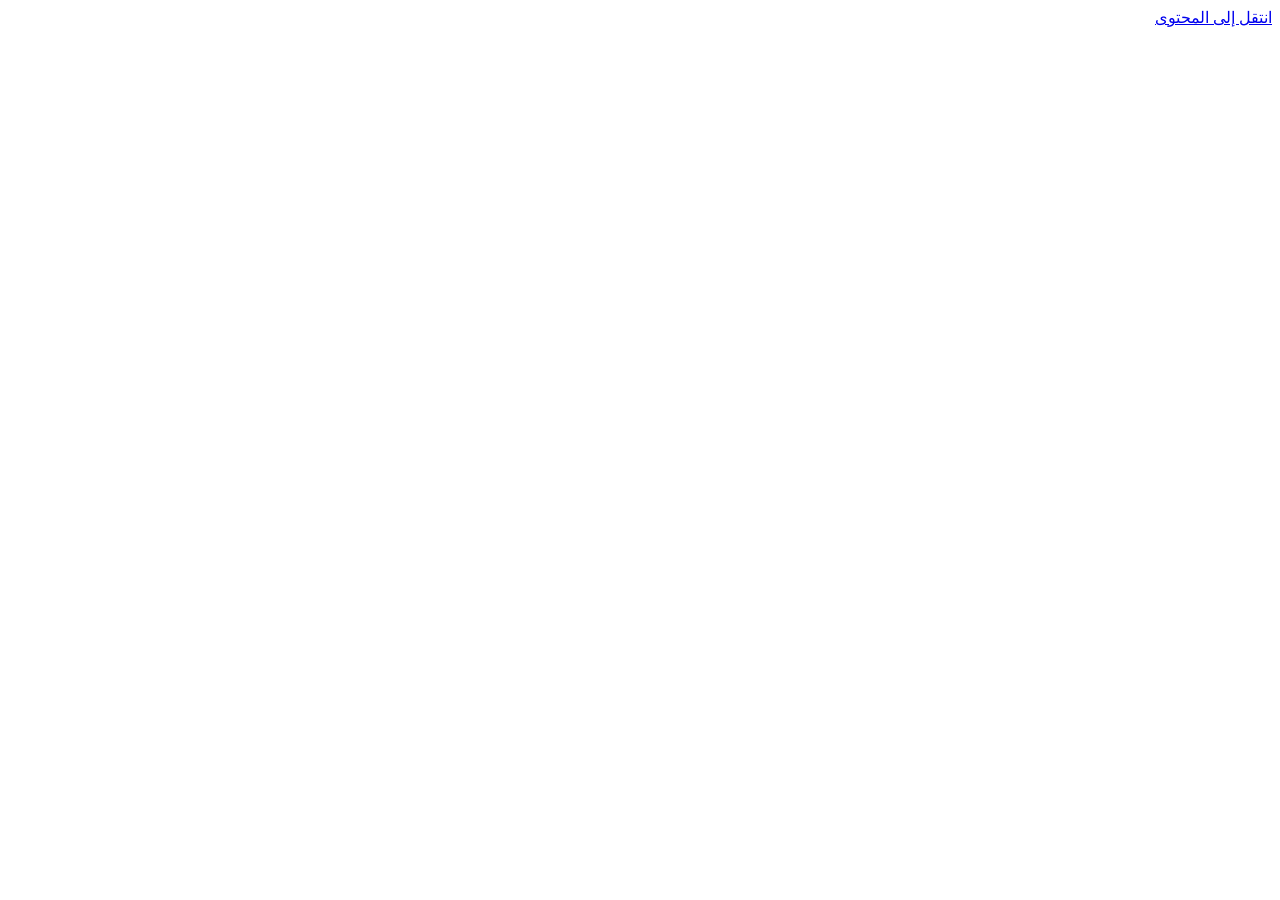
==== commit 580975f5: "Sync recent Shaghaf Al-Maarifa site" ====
--- a/index.html
+++ b/index.html
@@ -1,1571 +1,16 @@
-<!DOCTYPE html>
+<!doctype html>
 <html lang="ar" dir="rtl">
 <head>
-    <meta charset="UTF-8">
-    <meta name="viewport" content="width=device-width, initial-scale=1.0">
-    <title>شغف المعرفة - منصة الدراسات الإسلامية</title>
-    <link href="https://fonts.googleapis.com/css2?family=Noto+Kufi+Arabic:wght@400;500;600;700;800;900&display=swap" rel="stylesheet">
-    <style>
-        * { margin: 0; padding: 0; box-sizing: border-box; }
-        
-        :root {
-            --bg-primary: #0f172a;
-            --bg-secondary: #1e293b;
-            --bg-card: #334155;
-            --text-primary: #f8fafc;
-            --text-secondary: #94a3b8;
-            --emerald: #10b981;
-            --emerald-dark: #059669;
-            --amber: #f59e0b;
-            --amber-dark: #d97706;
-            --purple: #8b5cf6;
-            --purple-dark: #7c3aed;
-            --red: #ef4444;
-            --border: rgba(255,255,255,0.1);
-        }
-        
-        body {
-            font-family: 'Noto Kufi Arabic', sans-serif;
-            background: linear-gradient(135deg, var(--bg-primary) 0%, var(--bg-secondary) 100%);
-            color: var(--text-primary);
-            min-height: 100vh;
-            overflow-x: hidden;
-        }
-        
-        /* Animated Background */
-        .bg-orbs {
-            position: fixed;
-            top: 0;
-            left: 0;
-            width: 100%;
-            height: 100%;
-            pointer-events: none;
-            z-index: 0;
-            overflow: hidden;
-        }
-        
-        .orb {
-            position: absolute;
-            border-radius: 50%;
-            filter: blur(80px);
-            opacity: 0.3;
-            animation: float 20s infinite ease-in-out;
-        }
-        
-        .orb-1 { width: 400px; height: 400px; background: var(--emerald); top: -100px; right: -100px; }
-        .orb-2 { width: 300px; height: 300px; background: var(--purple); bottom: -50px; left: -50px; animation-delay: -5s; }
-        .orb-3 { width: 250px; height: 250px; background: var(--amber); top: 50%; left: 50%; animation-delay: -10s; }
-        
-        @keyframes float {
-            0%, 100% { transform: translate(0, 0) scale(1); }
-            25% { transform: translate(50px, -50px) scale(1.1); }
-            50% { transform: translate(-30px, 30px) scale(0.9); }
-            75% { transform: translate(-50px, -30px) scale(1.05); }
-        }
-        
-        /* Container */
-        .container {
-            position: relative;
-            z-index: 1;
-            max-width: 1200px;
-            margin: 0 auto;
-            padding: 1rem;
-        }
-        
-        /* Header */
-        header {
-            text-align: center;
-            padding: 2rem 1rem;
-            margin-bottom: 1rem;
-        }
-        
-        .ministry-text {
-            font-size: 0.75rem;
-            color: var(--emerald);
-            margin-bottom: 1rem;
-            line-height: 1.6;
-        }
-        
-        .logo {
-            font-size: 2.5rem;
-            font-weight: 900;
-            background: linear-gradient(90deg, var(--emerald), var(--amber), var(--purple));
-            -webkit-background-clip: text;
-            -webkit-text-fill-color: transparent;
-            margin-bottom: 0.5rem;
-        }
-        
-        .tagline {
-            color: var(--text-secondary);
-            font-size: 0.9rem;
-        }
-        
-        /* Stats Bar */
-        .stats-bar {
-            display: grid;
-            grid-template-columns: repeat(4, 1fr);
-            gap: 0.75rem;
-            margin-bottom: 1.5rem;
-            padding: 1rem;
-            background: rgba(255,255,255,0.05);
-            border-radius: 1rem;
-            border: 1px solid var(--border);
-        }
-        
-        .stat-item {
-            text-align: center;
-            padding: 0.5rem;
-        }
-        
-        .stat-value {
-            font-size: 1.5rem;
-            font-weight: 800;
-            color: var(--amber);
-        }
-        
-        .stat-label {
-            font-size: 0.7rem;
-            color: var(--text-secondary);
-        }
-        
-        /* Navigation */
-        .nav-btn {
-            display: inline-flex;
-            align-items: center;
-            gap: 0.5rem;
-            padding: 0.75rem 1.5rem;
-            background: rgba(255,255,255,0.1);
-            border: 1px solid var(--border);
-            border-radius: 0.75rem;
-            color: var(--text-primary);
-            cursor: pointer;
-            font-family: inherit;
-            font-size: 0.9rem;
-            transition: all 0.3s;
-            margin-bottom: 1rem;
-        }
-        
-        .nav-btn:hover {
-            background: rgba(255,255,255,0.15);
-            transform: translateX(5px);
-        }
-        
-        /* Subject Cards */
-        .subjects-grid {
-            display: grid;
-            grid-template-columns: repeat(auto-fit, minmax(280px, 1fr));
-            gap: 1.5rem;
-            margin-bottom: 2rem;
-        }
-        
-        .subject-card {
-            background: rgba(255,255,255,0.05);
-            border: 1px solid var(--border);
-            border-radius: 1.5rem;
-            padding: 1.5rem;
-            cursor: pointer;
-            transition: all 0.3s;
-            position: relative;
-            overflow: hidden;
-        }
-        
-        .subject-card::before {
-            content: '';
-            position: absolute;
-            top: 0;
-            left: 0;
-            right: 0;
-            height: 4px;
-        }
-        
-        .subject-card.tawheed::before { background: linear-gradient(90deg, var(--emerald), var(--emerald-dark)); }
-        .subject-card.hadith::before { background: linear-gradient(90deg, var(--amber), var(--amber-dark)); }
-        .subject-card.fiqh::before { background: linear-gradient(90deg, var(--purple), var(--purple-dark)); }
-        
-        .subject-card:hover {
-            transform: translateY(-5px);
-            border-color: rgba(255,255,255,0.2);
-            box-shadow: 0 20px 40px rgba(0,0,0,0.3);
-        }
-        
-        .subject-icon {
-            font-size: 3rem;
-            margin-bottom: 1rem;
-        }
-        
-        .subject-title {
-            font-size: 1.3rem;
-            font-weight: 700;
-            margin-bottom: 0.5rem;
-        }
-        
-        .subject-desc {
-            font-size: 0.85rem;
-            color: var(--text-secondary);
-            margin-bottom: 1rem;
-        }
-        
-        .subject-meta {
-            display: flex;
-            gap: 1rem;
-            font-size: 0.8rem;
-            color: var(--text-secondary);
-        }
-        
-        .progress-bar {
-            height: 6px;
-            background: rgba(255,255,255,0.1);
-            border-radius: 3px;
-            margin-top: 1rem;
-            overflow: hidden;
-        }
-        
-        .progress-fill {
-            height: 100%;
-            border-radius: 3px;
-            transition: width 0.5s ease;
-        }
-        
-        .subject-card.tawheed .progress-fill { background: linear-gradient(90deg, var(--emerald), var(--emerald-dark)); }
-        .subject-card.hadith .progress-fill { background: linear-gradient(90deg, var(--amber), var(--amber-dark)); }
-        .subject-card.fiqh .progress-fill { background: linear-gradient(90deg, var(--purple), var(--purple-dark)); }
-        
-        /* Lessons List */
-        .lessons-container {
-            display: none;
-        }
-        
-        .lessons-container.active {
-            display: block;
-        }
-        
-        .section-title {
-            font-size: 1.5rem;
-            font-weight: 700;
-            margin-bottom: 1.5rem;
-            display: flex;
-            align-items: center;
-            gap: 0.75rem;
-        }
-        
-        .lessons-list {
-            display: flex;
-            flex-direction: column;
-            gap: 0.75rem;
-        }
-        
-        .lesson-item {
-            display: flex;
-            align-items: center;
-            gap: 1rem;
-            padding: 1rem 1.5rem;
-            background: rgba(255,255,255,0.05);
-            border: 1px solid var(--border);
-            border-radius: 1rem;
-            cursor: pointer;
-            transition: all 0.3s;
-        }
-        
-        .lesson-item:hover:not(.locked) {
-            background: rgba(255,255,255,0.1);
-            transform: translateX(-5px);
-        }
-        
-        .lesson-item.locked {
-            opacity: 0.5;
-            cursor: not-allowed;
-        }
-        
-        .lesson-item.completed {
-            border-color: var(--emerald);
-        }
-        
-        .lesson-number {
-            width: 40px;
-            height: 40px;
-            display: flex;
-            align-items: center;
-            justify-content: center;
-            border-radius: 50%;
-            font-weight: 700;
-            font-size: 1rem;
-        }
-        
-        .tawheed-theme .lesson-number { background: linear-gradient(135deg, var(--emerald), var(--emerald-dark)); }
-        .hadith-theme .lesson-number { background: linear-gradient(135deg, var(--amber), var(--amber-dark)); }
-        .fiqh-theme .lesson-number { background: linear-gradient(135deg, var(--purple), var(--purple-dark)); }
-        
-        .lesson-info {
-            flex: 1;
-        }
-        
-        .lesson-title {
-            font-weight: 600;
-            margin-bottom: 0.25rem;
-        }
-        
-        .lesson-status {
-            font-size: 0.8rem;
-            color: var(--text-secondary);
-        }
-        
-        .lesson-badge {
-            font-size: 1.25rem;
-        }
-        
-        /* Lesson Content */
-        .lesson-container {
-            display: none;
-        }
-        
-        .lesson-container.active {
-            display: block;
-        }
-        
-        .tabs {
-            display: flex;
-            gap: 0.5rem;
-            margin-bottom: 1.5rem;
-            flex-wrap: wrap;
-        }
-        
-        .tab-btn {
-            padding: 0.75rem 1.5rem;
-            background: rgba(255,255,255,0.05);
-            border: 1px solid var(--border);
-            border-radius: 0.75rem;
-            color: var(--text-secondary);
-            cursor: pointer;
-            font-family: inherit;
-            font-size: 0.9rem;
-            transition: all 0.3s;
-        }
-        
-        .tab-btn.active {
-            background: var(--emerald);
-            border-color: var(--emerald);
-            color: white;
-        }
-        
-        .tab-btn:hover:not(.active) {
-            background: rgba(255,255,255,0.1);
-        }
-        
-        .tab-content {
-            display: none;
-            background: rgba(255,255,255,0.05);
-            border: 1px solid var(--border);
-            border-radius: 1.5rem;
-            padding: 2rem;
-        }
-        
-        .tab-content.active {
-            display: block;
-        }
-        
-        .content-section {
-            margin-bottom: 1.5rem;
-        }
-        
-        .content-section h3 {
-            color: var(--emerald);
-            margin-bottom: 0.75rem;
-            font-size: 1.1rem;
-        }
-        
-        .content-section p, .content-section li {
-            color: var(--text-secondary);
-            line-height: 1.8;
-        }
-        
-        .content-section ul, .content-section ol {
-            margin: 0.5rem 1.5rem;
-        }
-        
-        /* Quiz */
-        .quiz-container {
-            text-align: center;
-        }
-        
-        .quiz-progress {
-            margin-bottom: 1.5rem;
-        }
-        
-        .quiz-progress-text {
-            margin-bottom: 0.5rem;
-            color: var(--text-secondary);
-        }
-        
-        .question-card {
-            background: rgba(255,255,255,0.05);
-            border: 1px solid var(--border);
-            border-radius: 1rem;
-            padding: 1.5rem;
-            margin-bottom: 1.5rem;
-            text-align: right;
-        }
-        
-        .question-text {
-            font-size: 1.1rem;
-            font-weight: 600;
-            margin-bottom: 1.5rem;
-        }
-        
-        .options-list {
-            display: flex;
-            flex-direction: column;
-            gap: 0.75rem;
-        }
-        
-        .option-btn {
-            padding: 1rem 1.5rem;
-            background: rgba(255,255,255,0.05);
-            border: 2px solid var(--border);
-            border-radius: 0.75rem;
-            color: var(--text-primary);
-            cursor: pointer;
-            font-family: inherit;
-            font-size: 1rem;
-            text-align: right;
-            transition: all 0.3s;
-        }
-        
-        .option-btn:hover:not(:disabled) {
-            background: rgba(255,255,255,0.1);
-            border-color: var(--emerald);
-        }
-        
-        .option-btn.selected {
-            border-color: var(--amber);
-            background: rgba(245, 158, 11, 0.2);
-        }
-        
-        .option-btn.correct {
-            border-color: var(--emerald);
-            background: rgba(16, 185, 129, 0.2);
-        }
-        
-        .option-btn.wrong {
-            border-color: var(--red);
-            background: rgba(239, 68, 68, 0.2);
-        }
-        
-        .feedback-message {
-            padding: 1rem;
-            border-radius: 0.75rem;
-            margin-top: 1rem;
-            font-weight: 600;
-            animation: fadeIn 0.3s ease;
-        }
-        
-        .feedback-message.correct {
-            background: rgba(16, 185, 129, 0.2);
-            border: 1px solid var(--emerald);
-            color: var(--emerald);
-        }
-        
-        .feedback-message.wrong {
-            background: rgba(239, 68, 68, 0.2);
-            border: 1px solid var(--red);
-            color: var(--red);
-        }
-        
-        @keyframes fadeIn {
-            from { opacity: 0; transform: translateY(-10px); }
-            to { opacity: 1; transform: translateY(0); }
-        }
-        
-        /* Games */
-        .games-grid {
-            display: grid;
-            grid-template-columns: repeat(auto-fit, minmax(250px, 1fr));
-            gap: 1rem;
-        }
-        
-        .game-card {
-            background: rgba(255,255,255,0.05);
-            border: 1px solid var(--border);
-            border-radius: 1rem;
-            padding: 1.5rem;
-            text-align: center;
-            cursor: pointer;
-            transition: all 0.3s;
-        }
-        
-        .game-card:hover {
-            transform: translateY(-5px);
-            border-color: var(--purple);
-        }
-        
-        .game-icon {
-            font-size: 3rem;
-            margin-bottom: 1rem;
-        }
-        
-        .game-title {
-            font-weight: 600;
-            margin-bottom: 0.5rem;
-        }
-        
-        .game-desc {
-            font-size: 0.85rem;
-            color: var(--text-secondary);
-        }
-        
-        /* Matching Game */
-        .matching-game {
-            display: none;
-        }
-        
-        .matching-game.active {
-            display: block;
-        }
-        
-        .matching-columns {
-            display: grid;
-            grid-template-columns: 1fr 1fr;
-            gap: 2rem;
-            margin: 1.5rem 0;
-        }
-        
-        .matching-column h4 {
-            text-align: center;
-            margin-bottom: 1rem;
-            color: var(--amber);
-        }
-        
-        .matching-item {
-            padding: 1rem;
-            background: rgba(255,255,255,0.05);
-            border: 2px solid var(--border);
-            border-radius: 0.75rem;
-            margin-bottom: 0.75rem;
-            cursor: pointer;
-            transition: all 0.3s;
-            text-align: center;
-        }
-        
-        .matching-item:hover:not(.matched) {
-            border-color: var(--amber);
-        }
-        
-        .matching-item.selected {
-            border-color: var(--amber);
-            background: rgba(245, 158, 11, 0.2);
-        }
-        
-        .matching-item.matched {
-            border-color: var(--emerald);
-            background: rgba(16, 185, 129, 0.2);
-            cursor: default;
-        }
-        
-        .matching-item.wrong {
-            border-color: var(--red);
-            background: rgba(239, 68, 68, 0.2);
-            animation: shake 0.5s ease;
-        }
-        
-        @keyframes shake {
-            0%, 100% { transform: translateX(0); }
-            25% { transform: translateX(-10px); }
-            75% { transform: translateX(10px); }
-        }
-        
-        .game-score {
-            text-align: center;
-            font-size: 1.2rem;
-            margin-top: 1rem;
-        }
-        
-        /* Results */
-        .results-container {
-            text-align: center;
-            padding: 2rem;
-        }
-        
-        .results-score {
-            font-size: 4rem;
-            font-weight: 900;
-            background: linear-gradient(90deg, var(--emerald), var(--amber));
-            -webkit-background-clip: text;
-            -webkit-text-fill-color: transparent;
-            margin-bottom: 1rem;
-        }
-        
-        .results-message {
-            font-size: 1.5rem;
-            margin-bottom: 1.5rem;
-        }
-        
-        .results-details {
-            display: flex;
-            justify-content: center;
-            gap: 2rem;
-            margin-bottom: 2rem;
-            flex-wrap: wrap;
-        }
-        
-        .results-stat {
-            text-align: center;
-        }
-        
-        .results-stat-value {
-            font-size: 2rem;
-            font-weight: 700;
-        }
-        
-        .results-stat-label {
-            font-size: 0.85rem;
-            color: var(--text-secondary);
-        }
-        
-        /* Buttons */
-        .btn {
-            padding: 1rem 2rem;
-            border: none;
-            border-radius: 0.75rem;
-            font-family: inherit;
-            font-size: 1rem;
-            font-weight: 600;
-            cursor: pointer;
-            transition: all 0.3s;
-        }
-        
-        .btn-primary {
-            background: linear-gradient(90deg, var(--emerald), var(--emerald-dark));
-            color: white;
-        }
-        
-        .btn-primary:hover {
-            transform: translateY(-2px);
-            box-shadow: 0 10px 20px rgba(16, 185, 129, 0.3);
-        }
-        
-        .btn-secondary {
-            background: rgba(255,255,255,0.1);
-            color: var(--text-primary);
-            border: 1px solid var(--border);
-        }
-        
-        .btn-secondary:hover {
-            background: rgba(255,255,255,0.15);
-        }
-        
-        /* Teacher Dashboard */
-        .teacher-btn {
-            position: fixed;
-            bottom: 2rem;
-            left: 2rem;
-            padding: 1rem;
-            background: var(--bg-card);
-            border: 1px solid var(--border);
-            border-radius: 50%;
-            color: var(--text-primary);
-            cursor: pointer;
-            font-size: 1.5rem;
-            z-index: 100;
-            transition: all 0.3s;
-        }
-        
-        .teacher-btn:hover {
-            background: var(--purple);
-            transform: scale(1.1);
-        }
-        
-        .dashboard-container {
-            display: none;
-        }
-        
-        .dashboard-container.active {
-            display: block;
-        }
-        
-        .dashboard-grid {
-            display: grid;
-            grid-template-columns: repeat(auto-fit, minmax(200px, 1fr));
-            gap: 1rem;
-            margin-bottom: 2rem;
-        }
-        
-        .dashboard-card {
-            background: rgba(255,255,255,0.05);
-            border: 1px solid var(--border);
-            border-radius: 1rem;
-            padding: 1.5rem;
-            text-align: center;
-        }
-        
-        .dashboard-card-value {
-            font-size: 2.5rem;
-            font-weight: 800;
-            margin-bottom: 0.5rem;
-        }
-        
-        .dashboard-card-value.emerald { color: var(--emerald); }
-        .dashboard-card-value.amber { color: var(--amber); }
-        .dashboard-card-value.purple { color: var(--purple); }
-        
-        .dashboard-card-label {
-            color: var(--text-secondary);
-            font-size: 0.9rem;
-        }
-        
-        .students-table {
-            width: 100%;
-            background: rgba(255,255,255,0.05);
-            border: 1px solid var(--border);
-            border-radius: 1rem;
-            overflow: hidden;
-        }
-        
-        .students-table th,
-        .students-table td {
-            padding: 1rem;
-            text-align: right;
-            border-bottom: 1px solid var(--border);
-        }
-        
-        .students-table th {
-            background: rgba(255,255,255,0.05);
-            color: var(--emerald);
-            font-weight: 600;
-        }
-        
-        .students-table tr:last-child td {
-            border-bottom: none;
-        }
-        
-        /* Confetti */
-        .confetti {
-            position: fixed;
-            top: 0;
-            left: 0;
-            width: 100%;
-            height: 100%;
-            pointer-events: none;
-            z-index: 1000;
-            display: none;
-        }
-        
-        .confetti.active {
-            display: block;
-        }
-        
-        .confetti-piece {
-            position: absolute;
-            width: 10px;
-            height: 10px;
-            animation: confetti-fall 3s ease-out forwards;
-        }
-        
-        @keyframes confetti-fall {
-            0% { transform: translateY(-100px) rotate(0deg); opacity: 1; }
-            100% { transform: translateY(100vh) rotate(720deg); opacity: 0; }
-        }
-        
-        /* Responsive */
-        @media (max-width: 768px) {
-            .logo { font-size: 2rem; }
-            .stats-bar { grid-template-columns: repeat(2, 1fr); }
-            .matching-columns { grid-template-columns: 1fr; }
-            .teacher-btn { bottom: 1rem; left: 1rem; }
-        }
-        
-        /* Scrollbar */
-        ::-webkit-scrollbar { width: 8px; }
-        ::-webkit-scrollbar-track { background: var(--bg-primary); }
-        ::-webkit-scrollbar-thumb { background: var(--bg-card); border-radius: 4px; }
-        ::-webkit-scrollbar-thumb:hover { background: var(--text-secondary); }
-    </style>
+<meta charset="utf-8"><meta name="viewport" content="width=device-width,initial-scale=1">
+<meta name="theme-color" content="#102a32">
+<meta name="description" content="شغف المعرفة: دروس الدراسات الإسلامية للصف السادس، وأسئلة وألعاب وتعلّم ذاتي من الكتاب المدرسي طبعة 1447هـ.">
+<title>شغف المعرفة | رحلتك إلى الفهم</title>
+<link rel="stylesheet" href="styles.css">
+<script defer src="content/curriculum.js"></script><script defer src="engine.js"></script><script defer src="app.js"></script>
 </head>
 <body>
-    <!-- Background Orbs -->
-    <div class="bg-orbs">
-        <div class="orb orb-1"></div>
-        <div class="orb orb-2"></div>
-        <div class="orb orb-3"></div>
-    </div>
-    
-    <!-- Confetti Container -->
-    <div class="confetti" id="confetti"></div>
-    
-    <!-- Teacher Dashboard Button -->
-    <button class="teacher-btn" onclick="showDashboard()" title="لوحة تحكم المعلم">⚙️</button>
-    
-    <div class="container">
-        <!-- Header -->
-        <header>
-            <div class="ministry-text">
-                المملكة العربية السعودية - وزارة التعليم - إدارة تعليم جدة<br>
-                مدرسة معن بن عدي الابتدائية - أ / محمد حسين جابر القحطاني
-            </div>
-            <div class="logo">شغف المعرفة</div>
-            <div class="tagline">منصة تفاعلية للدراسات الإسلامية - الصف السادس</div>
-        </header>
-        
-        <!-- Stats Bar -->
-        <div class="stats-bar" id="statsBar">
-            <div class="stat-item">
-                <div class="stat-value" id="totalPoints">0</div>
-                <div class="stat-label">النقاط</div>
-            </div>
-            <div class="stat-item">
-                <div class="stat-value" id="currentLevel">1</div>
-                <div class="stat-label">المستوى</div>
-            </div>
-            <div class="stat-item">
-                <div class="stat-value" id="completedLessons">0</div>
-                <div class="stat-label">الدروس</div>
-            </div>
-            <div class="stat-item">
-                <div class="stat-value" id="currentStreak">0</div>
-                <div class="stat-label">الإنجاز</div>
-            </div>
-        </div>
-        
-        <!-- Home Screen - Subjects -->
-        <div id="homeScreen">
-            <div class="subjects-grid">
-                <!-- Tawheed -->
-                <div class="subject-card tawheed" onclick="showSubject('tawheed')">
-                    <div class="subject-icon">☪️</div>
-                    <div class="subject-title">التوحيد</div>
-                    <div class="subject-desc">دراسة أصول العقيدة الإسلامية والإيمان</div>
-                    <div class="subject-meta">
-                        <span>📚 9 دروس</span>
-                        <span>📝 90 سؤال</span>
-                    </div>
-                    <div class="progress-bar">
-                        <div class="progress-fill" id="tawheedProgress" style="width: 0%"></div>
-                    </div>
-                </div>
-                
-                <!-- Hadith -->
-                <div class="subject-card hadith" onclick="showSubject('hadith')">
-                    <div class="subject-icon">📖</div>
-                    <div class="subject-title">الحديث والسيرة</div>
-                    <div class="subject-desc">هدي النبي ﷺ في المعاملات والأخلاق</div>
-                    <div class="subject-meta">
-                        <span>📚 14 درس</span>
-                        <span>📝 140 سؤال</span>
-                    </div>
-                    <div class="progress-bar">
-                        <div class="progress-fill" id="hadithProgress" style="width: 0%"></div>
-                    </div>
-                </div>
-                
-                <!-- Fiqh -->
-                <div class="subject-card fiqh" onclick="showSubject('fiqh')">
-                    <div class="subject-icon">⚖️</div>
-                    <div class="subject-title">الفقه</div>
-                    <div class="subject-desc">أحكام العبادات والصلوات</div>
-                    <div class="subject-meta">
-                        <span>📚 9 دروس</span>
-                        <span>📝 90 سؤال</span>
-                    </div>
-                    <div class="progress-bar">
-                        <div class="progress-fill" id="fiqhProgress" style="width: 0%"></div>
-                    </div>
-                </div>
-            </div>
-        </div>
-        
-        <!-- Lessons Screen -->
-        <div id="lessonsScreen" class="lessons-container">
-            <button class="nav-btn" onclick="goHome()">→ العودة للرئيسية</button>
-            <div class="section-title" id="subjectTitle"></div>
-            <div class="lessons-list" id="lessonsList"></div>
-        </div>
-        
-        <!-- Lesson Content Screen -->
-        <div id="lessonScreen" class="lesson-container">
-            <button class="nav-btn" onclick="goToLessons()">→ العودة للدروس</button>
-            <div class="section-title" id="lessonTitle"></div>
-            
-            <div class="tabs">
-                <button class="tab-btn active" onclick="showTab('content')">📖 المحتوى</button>
-                <button class="tab-btn" onclick="showTab('quiz')">📝 الاختبار</button>
-                <button class="tab-btn" onclick="showTab('games')">🎮 الألعاب</button>
-            </div>
-            
-            <div class="tab-content active" id="contentTab">
-                <div id="lessonContent"></div>
-            </div>
-            
-            <div class="tab-content" id="quizTab">
-                <div id="quizContent"></div>
-            </div>
-            
-            <div class="tab-content" id="gamesTab">
-                <div class="games-grid" id="gamesGrid">
-                    <div class="game-card" onclick="startGame('matching')">
-                        <div class="game-icon">🧩</div>
-                        <div class="game-title">لعبة المطابقة</div>
-                        <div class="game-desc">طابق المصطلحات بتعريفاتها</div>
-                    </div>
-                    <div class="game-card" onclick="startGame('sorting')">
-                        <div class="game-icon">📊</div>
-                        <div class="game-title">لعبة الترتيب</div>
-                        <div class="game-desc">رتب العناصر بالتسلسل الصحيح</div>
-                    </div>
-                </div>
-                
-                <div class="matching-game" id="matchingGame">
-                    <button class="nav-btn" onclick="closeGame()">→ العودة للألعاب</button>
-                    <h3 style="text-align: center; margin-bottom: 1rem;">🧩 لعبة المطابقة</h3>
-                    <p style="text-align: center; color: var(--text-secondary); margin-bottom: 1rem;">اختر مصطلحاً ثم اختر تعريفه المناسب</p>
-                    <div class="matching-columns">
-                        <div class="matching-column">
-                            <h4>المصطلحات</h4>
-                            <div id="termsColumn"></div>
-                        </div>
-                        <div class="matching-column">
-                            <h4>التعريفات</h4>
-                            <div id="definitionsColumn"></div>
-                        </div>
-                    </div>
-                    <div class="game-score">المطابقات: <span id="matchCount">0</span> / <span id="totalMatches">0</span></div>
-                </div>
-            </div>
-        </div>
-        
-        <!-- Teacher Dashboard -->
-        <div id="dashboardScreen" class="dashboard-container">
-            <button class="nav-btn" onclick="goHome()">→ العودة للرئيسية</button>
-            <div class="section-title">⚙️ لوحة تحكم المعلم</div>
-            
-            <div class="dashboard-grid">
-                <div class="dashboard-card">
-                    <div class="dashboard-card-value emerald" id="dashTotalStudents">32</div>
-                    <div class="dashboard-card-label">عدد الطلاب</div>
-                </div>
-                <div class="dashboard-card">
-                    <div class="dashboard-card-value amber" id="dashAvgScore">78%</div>
-                    <div class="dashboard-card-label">متوسط الدرجات</div>
-                </div>
-                <div class="dashboard-card">
-                    <div class="dashboard-card-value purple" id="dashCompleted">156</div>
-                    <div class="dashboard-card-label">دروس مكتملة</div>
-                </div>
-                <div class="dashboard-card">
-                    <div class="dashboard-card-value emerald" id="dashActive">28</div>
-                    <div class="dashboard-card-label">نشط اليوم</div>
-                </div>
-            </div>
-            
-            <h3 style="margin: 2rem 0 1rem;">📊 أداء الطلاب</h3>
-            <table class="students-table">
-                <thead>
-                    <tr>
-                        <th>الطالب</th>
-                        <th>المستوى</th>
-                        <th>النقاط</th>
-                        <th>الإكمال</th>
-                        <th>آخر نشاط</th>
-                    </tr>
-                </thead>
-                <tbody>
-                    <tr>
-                        <td>أحمد محمد العلي</td>
-                        <td>7</td>
-                        <td>2,450</td>
-                        <td>78%</td>
-                        <td>اليوم</td>
-                    </tr>
-                    <tr>
-                        <td>نورة خالد السعيد</td>
-                        <td>8</td>
-                        <td>2,890</td>
-                        <td>92%</td>
-                        <td>اليوم</td>
-                    </tr>
-                    <tr>
-                        <td>فهد عبدالله الحربي</td>
-                        <td>5</td>
-                        <td>1,650</td>
-                        <td>54%</td>
-                        <td>أمس</td>
-                    </tr>
-                    <tr>
-                        <td>سارة علي الغامدي</td>
-                        <td>6</td>
-                        <td>2,100</td>
-                        <td>68%</td>
-                        <td>اليوم</td>
-                    </tr>
-                    <tr>
-                        <td>محمد سعد القحطاني</td>
-                        <td>4</td>
-                        <td>1,280</td>
-                        <td>41%</td>
-                        <td>منذ 3 أيام</td>
-                    </tr>
-                </tbody>
-            </table>
-        </div>
-    </div>
-
-    <script>
-        // ============================================
-        // DATA - Curriculum Structure
-        // ============================================
-        const curriculumData = {
-            tawheed: {
-                name: 'التوحيد',
-                icon: '☪️',
-                color: 'emerald',
-                lessons: [
-                    {
-                        id: 't1',
-                        title: 'الإيمان',
-                        content: `
-                            <div class="content-section">
-                                <h3>تعريف الإيمان</h3>
-                                <p>الإيمان هو: <strong>اعتقاد بالقلب، وقول باللسان، وعمل بالجوارح</strong>، يزيد بالطاعة وينقص بالمعصية.</p>
-                            </div>
-                            <div class="content-section">
-                                <h3>أركان الإيمان الستة</h3>
-                                <ol>
-                                    <li>الإيمان بالله</li>
-                                    <li>الإيمان بالملائكة</li>
-                                    <li>الإيمان بالكتب</li>
-                                    <li>الإيمان بالرسل</li>
-                                    <li>الإيمان باليوم الآخر</li>
-                                    <li>الإيمان بالقدر خيره وشره</li>
-                                </ol>
-                            </div>
-                            <div class="content-section">
-                                <h3>ثمرات الإيمان</h3>
-                                <ul>
-                                    <li>ولاية الله للمؤمنين</li>
-                                    <li>الطمأنينة والسكينة</li>
-                                    <li>النصر والتمكين</li>
-                                    <li>الفوز بالجنة</li>
-                                </ul>
-                            </div>
-                        `,
-                        quiz: [
-                            { q: 'ما تعريف الإيمان الصحيح؟', options: ['قول باللسان فقط', 'اعتقاد بالقلب فقط', 'اعتقاد بالقلب وقول باللسان وعمل بالجوارح', 'عمل بالجوارح فقط'], correct: 2 },
-                            { q: 'كم عدد أركان الإيمان؟', options: ['خمسة', 'ستة', 'سبعة', 'أربعة'], correct: 1 },
-                            { q: 'الإيمان يزيد بـ...', options: ['المعصية', 'الطاعة', 'النوم', 'الأكل'], correct: 1 },
-                            { q: 'ما أول ركن من أركان الإيمان؟', options: ['الإيمان بالملائكة', 'الإيمان بالله', 'الإيمان بالرسل', 'الإيمان بالكتب'], correct: 1 },
-                            { q: 'من ثمرات الإيمان:', options: ['الخوف والقلق', 'الطمأنينة والسكينة', 'الحزن الدائم', 'الغضب'], correct: 1 },
-                            { q: 'الإيمان بالقدر يعني:', options: ['الإيمان بالملائكة', 'الإيمان بما قدره الله خيره وشره', 'الإيمان بالكتب', 'الإيمان بالرسل'], correct: 1 },
-                            { q: 'الإيمان ينقص بـ...', options: ['الطاعة', 'المعصية', 'الصلاة', 'الصيام'], correct: 1 },
-                            { q: 'الركن الثاني من أركان الإيمان:', options: ['الإيمان بالله', 'الإيمان بالملائكة', 'الإيمان بالكتب', 'الإيمان بالرسل'], correct: 1 },
-                            { q: 'الإيمان باليوم الآخر هو الركن:', options: ['الثالث', 'الرابع', 'الخامس', 'السادس'], correct: 2 },
-                            { q: 'من ثمرات الإيمان الفوز بـ:', options: ['النار', 'الجنة', 'الدنيا فقط', 'المال'], correct: 1 }
-                        ],
-                        matchingPairs: [
-                            { term: 'الإيمان بالله', definition: 'الركن الأول' },
-                            { term: 'الإيمان بالملائكة', definition: 'الركن الثاني' },
-                            { term: 'الإيمان بالكتب', definition: 'الركن الثالث' },
-                            { term: 'الإيمان بالرسل', definition: 'الركن الرابع' },
-                            { term: 'الإيمان باليوم الآخر', definition: 'الركن الخامس' },
-                            { term: 'الإيمان بالقدر', definition: 'الركن السادس' }
-                        ]
-                    },
-                    { id: 't2', title: 'شُعَب الإيمان', content: '<div class="content-section"><h3>شعب الإيمان</h3><p>شعب الإيمان هي أعمال وأقوال واعتقادات تزيد الإيمان.</p><h3>أنواع شعب الإيمان</h3><ol><li>شعب قلبية: كالحب والخوف والرجاء</li><li>شعب قولية: كالذكر والدعاء</li><li>شعب عملية: كالصلاة والصيام</li></ol></div>', quiz: [{ q: 'ما هي شعب الإيمان؟', options: ['أعمال تنقص الإيمان', 'أعمال تزيد الإيمان', 'أركان الإيمان', 'نواقض الإيمان'], correct: 1 }], matchingPairs: [{ term: 'شعب قلبية', definition: 'الحب والخوف' }, { term: 'شعب قولية', definition: 'الذكر والدعاء' }, { term: 'شعب عملية', definition: 'الصلاة والصيام' }] },
-                    { id: 't3', title: 'نواقض الإيمان ومنقصاته', content: '<div class="content-section"><h3>نواقض الإيمان</h3><p>هي الأمور التي تُبطل الإيمان كالشرك بالله.</p></div>', quiz: [{ q: 'ما هي نواقض الإيمان؟', options: ['ما يزيد الإيمان', 'ما يُبطل الإيمان', 'ما يقوي الإيمان', 'أركان الإيمان'], correct: 1 }], matchingPairs: [] },
-                    { id: 't4', title: 'معنى الشرك', content: '<div class="content-section"><h3>تعريف الشرك</h3><p>الشرك هو: صرف شيء من العبادة لغير الله تعالى.</p></div>', quiz: [{ q: 'ما معنى الشرك؟', options: ['عبادة الله وحده', 'صرف العبادة لغير الله', 'الإيمان بالله', 'الصلاة'], correct: 1 }], matchingPairs: [] },
-                    { id: 't5', title: 'أنواع الشرك', content: '<div class="content-section"><h3>أنواع الشرك</h3><ol><li>الشرك الأكبر: يُخرج من الملة</li><li>الشرك الأصغر: لا يُخرج من الملة لكنه خطير</li></ol></div>', quiz: [{ q: 'الشرك الأكبر:', options: ['لا يُخرج من الملة', 'يُخرج من الملة', 'صغيرة', 'مباح'], correct: 1 }], matchingPairs: [{ term: 'الشرك الأكبر', definition: 'يُخرج من الملة' }, { term: 'الشرك الأصغر', definition: 'لا يُخرج من الملة' }] },
-                    { id: 't6', title: 'مظاهر الشرك', content: '<div class="content-section"><h3>مظاهر الشرك</h3><p>من مظاهر الشرك: دعاء غير الله، والذبح لغير الله.</p></div>', quiz: [{ q: 'من مظاهر الشرك:', options: ['الصلاة لله', 'دعاء غير الله', 'قراءة القرآن', 'الصيام'], correct: 1 }], matchingPairs: [] },
-                    { id: 't7', title: 'البِدَع', content: '<div class="content-section"><h3>تعريف البدعة</h3><p>البدعة: إحداث أمر في الدين لم يأذن به الله ولا رسوله ﷺ.</p></div>', quiz: [{ q: 'ما تعريف البدعة؟', options: ['اتباع السنة', 'إحداث أمر في الدين لم يأذن به الله', 'قراءة القرآن', 'الصلاة'], correct: 1 }], matchingPairs: [] },
-                    { id: 't8', title: 'الذنوب والمعاصي', content: '<div class="content-section"><h3>أنواع الذنوب</h3><ol><li>الكبائر: كالشرك والقتل</li><li>الصغائر: ما دون ذلك</li></ol></div>', quiz: [{ q: 'الكبائر مثل:', options: ['الصلاة', 'الشرك', 'الصيام', 'الزكاة'], correct: 1 }], matchingPairs: [{ term: 'الكبائر', definition: 'الشرك والقتل' }, { term: 'الصغائر', definition: 'ما دون الكبائر' }] },
-                    { id: 't9', title: 'منهج أهل السنة والجماعة', content: '<div class="content-section"><h3>منهج أهل السنة</h3><p>اتباع الكتاب والسنة وما كان عليه الصحابة رضي الله عنهم.</p></div>', quiz: [{ q: 'منهج أهل السنة:', options: ['اتباع الهوى', 'اتباع الكتاب والسنة', 'البدع', 'الشرك'], correct: 1 }], matchingPairs: [] }
-                ]
-            },
-            hadith: {
-                name: 'الحديث والسيرة',
-                icon: '📖',
-                color: 'amber',
-                lessons: [
-                    { id: 'h1', title: 'رحمة النبي ﷺ للصغار', content: '<div class="content-section"><h3>رحمة النبي بالأطفال</h3><p>كان النبي ﷺ يرحم الصغار ويلاطفهم ويدعو لهم.</p></div>', quiz: [{ q: 'كان النبي ﷺ مع الصغار:', options: ['قاسياً', 'رحيماً', 'غاضباً', 'مهملاً'], correct: 1 }], matchingPairs: [] },
-                    { id: 'h2', title: 'دعاء النبي ﷺ للصغار', content: '<div class="content-section"><h3>دعاء النبي للأطفال</h3><p>كان ﷺ يدعو للصغار بالبركة والخير.</p></div>', quiz: [{ q: 'كان النبي ﷺ يدعو للصغار بـ:', options: ['الشر', 'البركة والخير', 'المرض', 'الفقر'], correct: 1 }], matchingPairs: [] },
-                    { id: 'h3', title: 'الرحمة بالصغير وتقدير الكبير', content: '<div class="content-section"><h3>الآداب</h3><p>من هدي النبي ﷺ الرحمة بالصغير واحترام الكبير.</p></div>', quiz: [{ q: 'من هدي النبي ﷺ:', options: ['إهمال الصغير', 'الرحمة بالصغير', 'إهانة الكبير', 'الغضب'], correct: 1 }], matchingPairs: [] },
-                    { id: 'h4', title: 'تقبيل الأطفال ورحمتهم', content: '<div class="content-section"><h3>شفقة النبي ﷺ</h3><p>كان ﷺ يُقبّل الأطفال ويُظهر الرحمة لهم.</p></div>', quiz: [{ q: 'كان النبي ﷺ:', options: ['يبتعد عن الأطفال', 'يُقبّل الأطفال', 'يتجاهلهم', 'يغضب منهم'], correct: 1 }], matchingPairs: [] },
-                    { id: 'h5', title: 'مسائل صلة الرحم', content: '<div class="content-section"><h3>صلة الرحم</h3><p>صلة الرحم من أعظم الطاعات وقطيعتها من الكبائر.</p></div>', quiz: [{ q: 'صلة الرحم:', options: ['من الكبائر', 'من أعظم الطاعات', 'مكروهة', 'محرمة'], correct: 1 }], matchingPairs: [] },
-                    { id: 'h6', title: 'التواصل بالسلام', content: '<div class="content-section"><h3>السلام</h3><p>إفشاء السلام من أسباب دخول الجنة والمحبة بين الناس.</p></div>', quiz: [{ q: 'إفشاء السلام:', options: ['مكروه', 'من أسباب دخول الجنة', 'محرم', 'غير مهم'], correct: 1 }], matchingPairs: [] },
-                    { id: 'h7', title: 'آداب المجلس', content: '<div class="content-section"><h3>آداب المجلس</h3><p>من الآداب: عدم التفريق بين اثنين، والجلوس حيث ينتهي المجلس.</p></div>', quiz: [{ q: 'من آداب المجلس:', options: ['التفريق بين اثنين', 'الجلوس حيث ينتهي المجلس', 'رفع الصوت', 'المقاطعة'], correct: 1 }], matchingPairs: [] },
-                    { id: 'h8', title: 'هدي النبي ﷺ مع المريض', content: '<div class="content-section"><h3>عيادة المريض</h3><p>كان ﷺ يزور المرضى ويدعو لهم بالشفاء.</p></div>', quiz: [{ q: 'كان النبي ﷺ مع المريض:', options: ['يتجاهله', 'يزوره ويدعو له', 'يبتعد عنه', 'لا يسأل عنه'], correct: 1 }], matchingPairs: [] },
-                    { id: 'h9', title: 'معاملة القائمين على الحوائج', content: '<div class="content-section"><h3>شكر المعروف</h3><p>من لم يشكر الناس لم يشكر الله.</p></div>', quiz: [{ q: 'من لم يشكر الناس:', options: ['شكر الله', 'لم يشكر الله', 'أحسن', 'لا شيء'], correct: 1 }], matchingPairs: [] },
-                    { id: 'h10', title: 'نهي النبي ﷺ عن الإسراف', content: '<div class="content-section"><h3>الاعتدال</h3><p>نهى النبي ﷺ عن الإسراف في كل شيء.</p></div>', quiz: [{ q: 'الإسراف:', options: ['مطلوب', 'منهي عنه', 'مستحب', 'واجب'], correct: 1 }], matchingPairs: [] },
-                    { id: 'h11', title: 'التعامل مع الموجودين بالمجلس', content: '<div class="content-section"><h3>حسن المعاملة</h3><p>يجب إكرام الجالسين واحترامهم.</p></div>', quiz: [{ q: 'التعامل مع الجالسين يجب أن يكون:', options: ['بالإهانة', 'بالإكرام', 'بالتجاهل', 'بالغضب'], correct: 1 }], matchingPairs: [] },
-                    { id: 'h12', title: 'التعامل مع غير المسلمين', content: '<div class="content-section"><h3>العدل والإحسان</h3><p>أمر الإسلام بالعدل مع الجميع والإحسان إليهم.</p></div>', quiz: [{ q: 'التعامل مع غير المسلمين:', options: ['بالظلم', 'بالعدل', 'بالإهمال', 'بالكراهية'], correct: 1 }], matchingPairs: [] },
-                    { id: 'h13', title: 'صلة الوالدين غير المسلمين', content: '<div class="content-section"><h3>بر الوالدين</h3><p>يجب بر الوالدين حتى لو كانا غير مسلمين.</p></div>', quiz: [{ q: 'بر الوالدين غير المسلمين:', options: ['محرم', 'واجب', 'مكروه', 'غير مهم'], correct: 1 }], matchingPairs: [] },
-                    { id: 'h14', title: 'إحسان النبي ﷺ للحيوان', content: '<div class="content-section"><h3>الرفق بالحيوان</h3><p>أمر النبي ﷺ بالرفق بالحيوان وعدم إيذائه. قال ﷺ: "في كل ذات كبد رطبة أجر".</p></div>', quiz: [{ q: 'التعامل مع الحيوان يجب أن يكون:', options: ['بالقسوة', 'بالرفق', 'بالإهمال', 'بالضرب'], correct: 1 }], matchingPairs: [{ term: 'الرفق بالحيوان', definition: 'فيه أجر عظيم' }, { term: 'إيذاء الحيوان', definition: 'منهي عنه' }] }
-                ]
-            },
-            fiqh: {
-                name: 'الفقه',
-                icon: '⚖️',
-                color: 'purple',
-                lessons: [
-                    { id: 'f1', title: 'صلاة الجمعة', content: '<div class="content-section"><h3>حكم صلاة الجمعة</h3><p>صلاة الجمعة فرض عين على كل مسلم بالغ عاقل ذكر مقيم.</p><h3>شروطها</h3><ul><li>دخول الوقت</li><li>العدد المعتبر</li><li>الاستيطان</li></ul></div>', quiz: [{ q: 'صلاة الجمعة:', options: ['سنة', 'فرض عين', 'مستحبة', 'مكروهة'], correct: 1 }, { q: 'عدد ركعات صلاة الجمعة:', options: ['أربع', 'ثلاث', 'ركعتان', 'واحدة'], correct: 2 }], matchingPairs: [{ term: 'صلاة الجمعة', definition: 'فرض عين' }, { term: 'عدد الركعات', definition: 'ركعتان' }] },
-                    { id: 'f2', title: 'مستحبات الجمعة', content: '<div class="content-section"><h3>سنن يوم الجمعة</h3><ul><li>الغسل</li><li>التطيب</li><li>لبس أحسن الثياب</li><li>التبكير للمسجد</li><li>قراءة سورة الكهف</li></ul></div>', quiz: [{ q: 'من مستحبات الجمعة:', options: ['النوم', 'الغسل والتطيب', 'الأكل الكثير', 'اللعب'], correct: 1 }], matchingPairs: [] },
-                    { id: 'f3', title: 'مشروعية العيد', content: '<div class="content-section"><h3>الحكمة من العيدين</h3><p>شرع الله العيدين فرحاً بإتمام العبادة.</p></div>', quiz: [{ q: 'عدد الأعياد في الإسلام:', options: ['واحد', 'اثنان', 'ثلاثة', 'أربعة'], correct: 1 }], matchingPairs: [] },
-                    { id: 'f4', title: 'صلاة العيدين', content: '<div class="content-section"><h3>صفة صلاة العيد</h3><p>ركعتان: يُكبّر في الأولى سبعاً وفي الثانية خمساً.</p></div>', quiz: [{ q: 'التكبيرات في الركعة الأولى:', options: ['خمس', 'ست', 'سبع', 'ثمان'], correct: 2 }], matchingPairs: [{ term: 'الركعة الأولى', definition: 'سبع تكبيرات' }, { term: 'الركعة الثانية', definition: 'خمس تكبيرات' }] },
-                    { id: 'f5', title: 'سنن العيدين', content: '<div class="content-section"><h3>آداب العيد</h3><ul><li>الغسل</li><li>التجمل</li><li>التهنئة</li><li>مخالفة الطريق</li></ul></div>', quiz: [{ q: 'من سنن العيد:', options: ['الحزن', 'التهنئة', 'البكاء', 'النوم'], correct: 1 }], matchingPairs: [] },
-                    { id: 'f6', title: 'الاستسقاء', content: '<div class="content-section"><h3>صلاة الاستسقاء</h3><p>هي صلاة لطلب نزول المطر عند الحاجة.</p></div>', quiz: [{ q: 'صلاة الاستسقاء لـ:', options: ['شكر النعمة', 'طلب المطر', 'العيد', 'الجنازة'], correct: 1 }], matchingPairs: [] },
-                    { id: 'f7', title: 'صلاة الكسوف والخسوف', content: '<div class="content-section"><h3>وقتها</h3><p>تُصلى عند كسوف الشمس أو خسوف القمر.</p></div>', quiz: [{ q: 'صلاة الكسوف تكون عند:', options: ['طلوع الشمس', 'كسوف الشمس', 'غروب الشمس', 'منتصف الليل'], correct: 1 }], matchingPairs: [] },
-                    { id: 'f8', title: 'صفة صلاة الكسوف', content: '<div class="content-section"><h3>كيفيتها</h3><p>ركعتان في كل ركعة قيامان وركوعان.</p></div>', quiz: [{ q: 'في كل ركعة من صلاة الكسوف:', options: ['ركوع واحد', 'ركوعان', 'ثلاث ركوعات', 'أربع ركوعات'], correct: 1 }], matchingPairs: [] },
-                    { id: 'f9', title: 'الصلاة على الميت', content: '<div class="content-section"><h3>صلاة الجنازة</h3><p>فرض كفاية على المسلمين. وهي أربع تكبيرات.</p></div>', quiz: [{ q: 'صلاة الجنازة:', options: ['فرض عين', 'فرض كفاية', 'سنة', 'مكروهة'], correct: 1 }, { q: 'عدد التكبيرات في صلاة الجنازة:', options: ['ثلاث', 'أربع', 'خمس', 'ست'], correct: 1 }], matchingPairs: [{ term: 'صلاة الجنازة', definition: 'فرض كفاية' }, { term: 'عدد التكبيرات', definition: 'أربع تكبيرات' }] }
-                ]
-            }
-        };
-
-        // ============================================
-        // STATE
-        // ============================================
-        let state = {
-            currentSubject: null,
-            currentLesson: null,
-            currentQuestionIndex: 0,
-            quizAnswers: [],
-            points: 0,
-            level: 1,
-            completedLessons: [],
-            streak: 0,
-            matchingSelected: { term: null, definition: null },
-            matchedPairs: [],
-            gameActive: false
-        };
-
-        // Load state from localStorage
-        function loadState() {
-            const saved = localStorage.getItem('shaghafState');
-            if (saved) {
-                const parsed = JSON.parse(saved);
-                state = { ...state, ...parsed };
-                updateStats();
-                updateProgress();
-            }
-        }
-
-        // Save state to localStorage
-        function saveState() {
-            localStorage.setItem('shaghafState', JSON.stringify({
-                points: state.points,
-                level: state.level,
-                completedLessons: state.completedLessons,
-                streak: state.streak
-            }));
-        }
-
-        // ============================================
-        // UI UPDATES
-        // ============================================
-        function updateStats() {
-            document.getElementById('totalPoints').textContent = state.points;
-            document.getElementById('currentLevel').textContent = state.level;
-            document.getElementById('completedLessons').textContent = state.completedLessons.length;
-            document.getElementById('currentStreak').textContent = state.streak;
-        }
-
-        function updateProgress() {
-            ['tawheed', 'hadith', 'fiqh'].forEach(subject => {
-                const lessons = curriculumData[subject].lessons;
-                const completed = state.completedLessons.filter(id => id.startsWith(subject[0])).length;
-                const percent = (completed / lessons.length) * 100;
-                document.getElementById(`${subject}Progress`).style.width = `${percent}%`;
-            });
-        }
-
-        function addPoints(amount) {
-            state.points += amount;
-            const newLevel = Math.floor(state.points / 100) + 1;
-            if (newLevel > state.level) {
-                state.level = newLevel;
-                showConfetti();
-                showFeedback(`🎉 تهانينا! وصلت للمستوى ${state.level}`, 'correct');
-            }
-            updateStats();
-            saveState();
-        }
-
-        // ============================================
-        // NAVIGATION
-        // ============================================
-        function goHome() {
-            document.getElementById('homeScreen').style.display = 'block';
-            document.getElementById('lessonsScreen').classList.remove('active');
-            document.getElementById('lessonScreen').classList.remove('active');
-            document.getElementById('dashboardScreen').classList.remove('active');
-            updateProgress();
-        }
-
-        function showSubject(subjectKey) {
-            state.currentSubject = subjectKey;
-            const subject = curriculumData[subjectKey];
-            
-            document.getElementById('homeScreen').style.display = 'none';
-            document.getElementById('lessonsScreen').classList.add('active');
-            document.getElementById('subjectTitle').innerHTML = `${subject.icon} ${subject.name}`;
-            document.getElementById('lessonsScreen').className = `lessons-container active ${subjectKey}-theme`;
-            
-            const lessonsList = document.getElementById('lessonsList');
-            lessonsList.innerHTML = '';
-            
-            subject.lessons.forEach((lesson, index) => {
-                const isCompleted = state.completedLessons.includes(lesson.id);
-                const isLocked = index > 0 && !state.completedLessons.includes(subject.lessons[index - 1].id);
-                
-                const lessonEl = document.createElement('div');
-                lessonEl.className = `lesson-item ${isCompleted ? 'completed' : ''} ${isLocked ? 'locked' : ''}`;
-                lessonEl.innerHTML = `
-                    <div class="lesson-number">${index + 1}</div>
-                    <div class="lesson-info">
-                        <div class="lesson-title">${lesson.title}</div>
-                        <div class="lesson-status">${isCompleted ? '✓ مكتمل' : isLocked ? '🔒 مقفل' : 'ابدأ الدرس'}</div>
-                    </div>
-                    <div class="lesson-badge">${isCompleted ? '✅' : isLocked ? '🔒' : '➡️'}</div>
-                `;
-                
-                if (!isLocked) {
-                    lessonEl.onclick = () => showLesson(lesson.id);
-                }
-                
-                lessonsList.appendChild(lessonEl);
-            });
-        }
-
-        function goToLessons() {
-            document.getElementById('lessonScreen').classList.remove('active');
-            document.getElementById('lessonsScreen').classList.add('active');
-            state.gameActive = false;
-        }
-
-        function showLesson(lessonId) {
-            const subject = curriculumData[state.currentSubject];
-            const lesson = subject.lessons.find(l => l.id === lessonId);
-            state.currentLesson = lesson;
-            
-            document.getElementById('lessonsScreen').classList.remove('active');
-            document.getElementById('lessonScreen').classList.add('active');
-            document.getElementById('lessonTitle').innerHTML = `📖 ${lesson.title}`;
-            document.getElementById('lessonContent').innerHTML = lesson.content;
-            
-            showTab('content');
-            resetQuiz();
-        }
-
-        function showTab(tabName) {
-            document.querySelectorAll('.tab-btn').forEach(btn => btn.classList.remove('active'));
-            document.querySelectorAll('.tab-content').forEach(content => content.classList.remove('active'));
-            
-            event.target?.classList.add('active') || document.querySelector(`.tab-btn:first-child`).classList.add('active');
-            document.getElementById(`${tabName}Tab`).classList.add('active');
-            
-            if (tabName === 'quiz') {
-                startQuiz();
-            } else if (tabName === 'games') {
-                document.getElementById('matchingGame').classList.remove('active');
-                document.getElementById('gamesGrid').style.display = 'grid';
-                state.gameActive = false;
-            }
-        }
-
-        // ============================================
-        // QUIZ SYSTEM
-        // ============================================
-        function resetQuiz() {
-            state.currentQuestionIndex = 0;
-            state.quizAnswers = [];
-        }
-
-        function startQuiz() {
-            const lesson = state.currentLesson;
-            if (!lesson.quiz || lesson.quiz.length === 0) {
-                document.getElementById('quizContent').innerHTML = '<p style="text-align: center;">لا يوجد اختبار لهذا الدرس حالياً.</p>';
-                return;
-            }
-            
-            state.currentQuestionIndex = 0;
-            state.quizAnswers = [];
-            renderQuestion();
-        }
-
-        function renderQuestion() {
-            const lesson = state.currentLesson;
-            const quiz = lesson.quiz;
-            const qIndex = state.currentQuestionIndex;
-            
-            if (qIndex >= quiz.length) {
-                showQuizResults();
-                return;
-            }
-            
-            const question = quiz[qIndex];
-            const progress = ((qIndex + 1) / quiz.length) * 100;
-            
-            document.getElementById('quizContent').innerHTML = `
-                <div class="quiz-container">
-                    <div class="quiz-progress">
-                        <div class="quiz-progress-text">السؤال ${qIndex + 1} من ${quiz.length}</div>
-                        <div class="progress-bar">
-                            <div class="progress-fill" style="width: ${progress}%; background: linear-gradient(90deg, var(--emerald), var(--amber));"></div>
-                        </div>
-                    </div>
-                    
-                    <div class="question-card">
-                        <div class="question-text">❓ ${question.q}</div>
-                        <div class="options-list">
-                            ${question.options.map((opt, i) => `
-                                <button class="option-btn" onclick="selectAnswer(${i})">${opt}</button>
-                            `).join('')}
-                        </div>
-                        <div id="questionFeedback"></div>
-                    </div>
-                </div>
-            `;
-        }
-
-        function selectAnswer(optionIndex) {
-            const lesson = state.currentLesson;
-            const question = lesson.quiz[state.currentQuestionIndex];
-            const isCorrect = optionIndex === question.correct;
-            
-            state.quizAnswers.push({ questionIndex: state.currentQuestionIndex, selected: optionIndex, correct: isCorrect });
-            
-            const buttons = document.querySelectorAll('.option-btn');
-            buttons.forEach((btn, i) => {
-                btn.disabled = true;
-                if (i === question.correct) {
-                    btn.classList.add('correct');
-                } else if (i === optionIndex && !isCorrect) {
-                    btn.classList.add('wrong');
-                }
-            });
-            
-            const feedbackEl = document.getElementById('questionFeedback');
-            const correctMessages = ['أحسنت! 🌟', 'ممتاز! 🎉', 'رائع جداً! ⭐', 'بارك الله فيك! 💫'];
-            const wrongMessages = ['محاولة رائعة! 💪', 'فكر مرة أخرى 🤔', 'لا تيأس! 🌈', 'استمر! ✨'];
-            
-            if (isCorrect) {
-                feedbackEl.innerHTML = `<div class="feedback-message correct">${correctMessages[Math.floor(Math.random() * correctMessages.length)]}</div>`;
-                addPoints(10);
-            } else {
-                feedbackEl.innerHTML = `<div class="feedback-message wrong">${wrongMessages[Math.floor(Math.random() * wrongMessages.length)]}</div>`;
-            }
-            
-            setTimeout(() => {
-                state.currentQuestionIndex++;
-                renderQuestion();
-            }, 1500);
-        }
-
-        function showQuizResults() {
-            const correct = state.quizAnswers.filter(a => a.correct).length;
-            const total = state.quizAnswers.length;
-            const percentage = Math.round((correct / total) * 100);
-            const passed = percentage >= 70;
-            
-            if (passed && !state.completedLessons.includes(state.currentLesson.id)) {
-                state.completedLessons.push(state.currentLesson.id);
-                state.streak++;
-                addPoints(50);
-                saveState();
-                showConfetti();
-            }
-            
-            const messages = passed 
-                ? ['🎉 تهانينا! لقد اجتزت الاختبار', '🌟 أداء رائع!', '✨ ممتاز!']
-                : ['💪 حاول مرة أخرى', '🤔 تحتاج لمراجعة الدرس', '📚 لا تستسلم!'];
-            
-            document.getElementById('quizContent').innerHTML = `
-                <div class="results-container">
-                    <div class="results-score">${percentage}%</div>
-                    <div class="results-message">${messages[Math.floor(Math.random() * messages.length)]}</div>
-                    <div class="results-details">
-                        <div class="results-stat">
-                            <div class="results-stat-value" style="color: var(--emerald);">${correct}</div>
-                            <div class="results-stat-label">إجابات صحيحة</div>
-                        </div>
-                        <div class="results-stat">
-                            <div class="results-stat-value" style="color: var(--red);">${total - correct}</div>
-                            <div class="results-stat-label">إجابات خاطئة</div>
-                        </div>
-                        <div class="results-stat">
-                            <div class="results-stat-value" style="color: var(--amber);">+${correct * 10 + (passed ? 50 : 0)}</div>
-                            <div class="results-stat-label">نقاط مكتسبة</div>
-                        </div>
-                    </div>
-                    <div style="display: flex; gap: 1rem; justify-content: center; flex-wrap: wrap;">
-                        <button class="btn btn-primary" onclick="startQuiz()">🔄 إعادة الاختبار</button>
-                        <button class="btn btn-secondary" onclick="showTab('games')">🎮 جرب الألعاب</button>
-                    </div>
-                </div>
-            `;
-        }
-
-        // ============================================
-        // GAMES SYSTEM
-        // ============================================
-        function startGame(gameType) {
-            if (gameType === 'matching') {
-                startMatchingGame();
-            } else if (gameType === 'sorting') {
-                alert('لعبة الترتيب قيد التطوير! جرب لعبة المطابقة.');
-            }
-        }
-
-        function startMatchingGame() {
-            const lesson = state.currentLesson;
-            if (!lesson.matchingPairs || lesson.matchingPairs.length === 0) {
-                alert('لا توجد لعبة مطابقة لهذا الدرس.');
-                return;
-            }
-            
-            state.gameActive = true;
-            state.matchingSelected = { term: null, definition: null };
-            state.matchedPairs = [];
-            
-            document.getElementById('gamesGrid').style.display = 'none';
-            document.getElementById('matchingGame').classList.add('active');
-            
-            const pairs = lesson.matchingPairs;
-            const shuffledTerms = [...pairs].sort(() => Math.random() - 0.5);
-            const shuffledDefs = [...pairs].sort(() => Math.random() - 0.5);
-            
-            document.getElementById('termsColumn').innerHTML = shuffledTerms.map((pair, i) => `
-                <div class="matching-item" data-type="term" data-index="${pairs.indexOf(pair)}" onclick="selectMatchingItem(this, 'term', ${pairs.indexOf(pair)})">
-                    ${pair.term}
-                </div>
-            `).join('');
-            
-            document.getElementById('definitionsColumn').innerHTML = shuffledDefs.map((pair, i) => `
-                <div class="matching-item" data-type="definition" data-index="${pairs.indexOf(pair)}" onclick="selectMatchingItem(this, 'definition', ${pairs.indexOf(pair)})">
-                    ${pair.definition}
-                </div>
-            `).join('');
-            
-            document.getElementById('matchCount').textContent = '0';
-            document.getElementById('totalMatches').textContent = pairs.length;
-        }
-
-        function selectMatchingItem(element, type, index) {
-            if (element.classList.contains('matched')) return;
-            
-            // Remove previous selection of same type
-            document.querySelectorAll(`.matching-item[data-type="${type}"]`).forEach(el => {
-                el.classList.remove('selected');
-            });
-            
-            element.classList.add('selected');
-            state.matchingSelected[type] = index;
-            
-            // Check if both term and definition are selected
-            if (state.matchingSelected.term !== null && state.matchingSelected.definition !== null) {
-                checkMatch();
-            }
-        }
-
-        function checkMatch() {
-            const termIndex = state.matchingSelected.term;
-            const defIndex = state.matchingSelected.definition;
-            
-            const termEl = document.querySelector(`.matching-item[data-type="term"][data-index="${termIndex}"]`);
-            const defEl = document.querySelector(`.matching-item[data-type="definition"][data-index="${defIndex}"]`);
-            
-            if (termIndex === defIndex) {
-                // Correct match
-                termEl.classList.remove('selected');
-                defEl.classList.remove('selected');
-                termEl.classList.add('matched');
-                defEl.classList.add('matched');
-                state.matchedPairs.push(termIndex);
-                addPoints(15);
-                
-                document.getElementById('matchCount').textContent = state.matchedPairs.length;
-                
-                // Check if game complete
-                if (state.matchedPairs.length === state.currentLesson.matchingPairs.length) {
-                    setTimeout(() => {
-                        addPoints(50);
-                        showConfetti();
-                        alert('🎉 أحسنت! أكملت اللعبة بنجاح!');
-                    }, 500);
-                }
-            } else {
-                // Wrong match
-                termEl.classList.add('wrong');
-                defEl.classList.add('wrong');
-                
-                setTimeout(() => {
-                    termEl.classList.remove('selected', 'wrong');
-                    defEl.classList.remove('selected', 'wrong');
-                }, 500);
-            }
-            
-            state.matchingSelected = { term: null, definition: null };
-        }
-
-        function closeGame() {
-            document.getElementById('matchingGame').classList.remove('active');
-            document.getElementById('gamesGrid').style.display = 'grid';
-            state.gameActive = false;
-        }
-
-        // ============================================
-        // TEACHER DASHBOARD
-        // ============================================
-        function showDashboard() {
-            document.getElementById('homeScreen').style.display = 'none';
-            document.getElementById('lessonsScreen').classList.remove('active');
-            document.getElementById('lessonScreen').classList.remove('active');
-            document.getElementById('dashboardScreen').classList.add('active');
-        }
-
-        // ============================================
-        // EFFECTS
-        // ============================================
-        function showConfetti() {
-            const confetti = document.getElementById('confetti');
-            confetti.classList.add('active');
-            confetti.innerHTML = '';
-            
-            const colors = ['#10b981', '#f59e0b', '#8b5cf6', '#3b82f6', '#ef4444'];
-            
-            for (let i = 0; i < 50; i++) {
-                const piece = document.createElement('div');
-                piece.className = 'confetti-piece';
-                piece.style.left = `${Math.random() * 100}%`;
-                piece.style.backgroundColor = colors[Math.floor(Math.random() * colors.length)];
-                piece.style.animationDelay = `${Math.random() * 2}s`;
-                piece.style.borderRadius = Math.random() > 0.5 ? '50%' : '0';
-                confetti.appendChild(piece);
-            }
-            
-            setTimeout(() => {
-                confetti.classList.remove('active');
-            }, 3000);
-        }
-
-        function showFeedback(message, type) {
-            const feedback = document.createElement('div');
-            feedback.className = `feedback-message ${type}`;
-            feedback.style.position = 'fixed';
-            feedback.style.top = '50%';
-            feedback.style.left = '50%';
-            feedback.style.transform = 'translate(-50%, -50%)';
-            feedback.style.zIndex = '1000';
-            feedback.style.padding = '2rem';
-            feedback.style.fontSize = '1.5rem';
-            feedback.textContent = message;
-            document.body.appendChild(feedback);
-            
-            setTimeout(() => {
-                feedback.remove();
-            }, 2000);
-        }
-
-        // ============================================
-        // INITIALIZATION
-        // ============================================
-        document.addEventListener('DOMContentLoaded', () => {
-            loadState();
-        });
-    </script>
-</body>
-</html>
+<a class="skip-link" href="#main">انتقل إلى المحتوى</a>
+<div id="app"></div>
+<div id="toast" role="status" aria-live="polite"></div>
+<noscript>يحتاج هذا الموقع إلى تشغيل JavaScript لعرض الدروس والأنشطة. <a href="assets/book/index.html">تنزيل صفحات الكتاب</a>.</noscript>
+</body></html>
